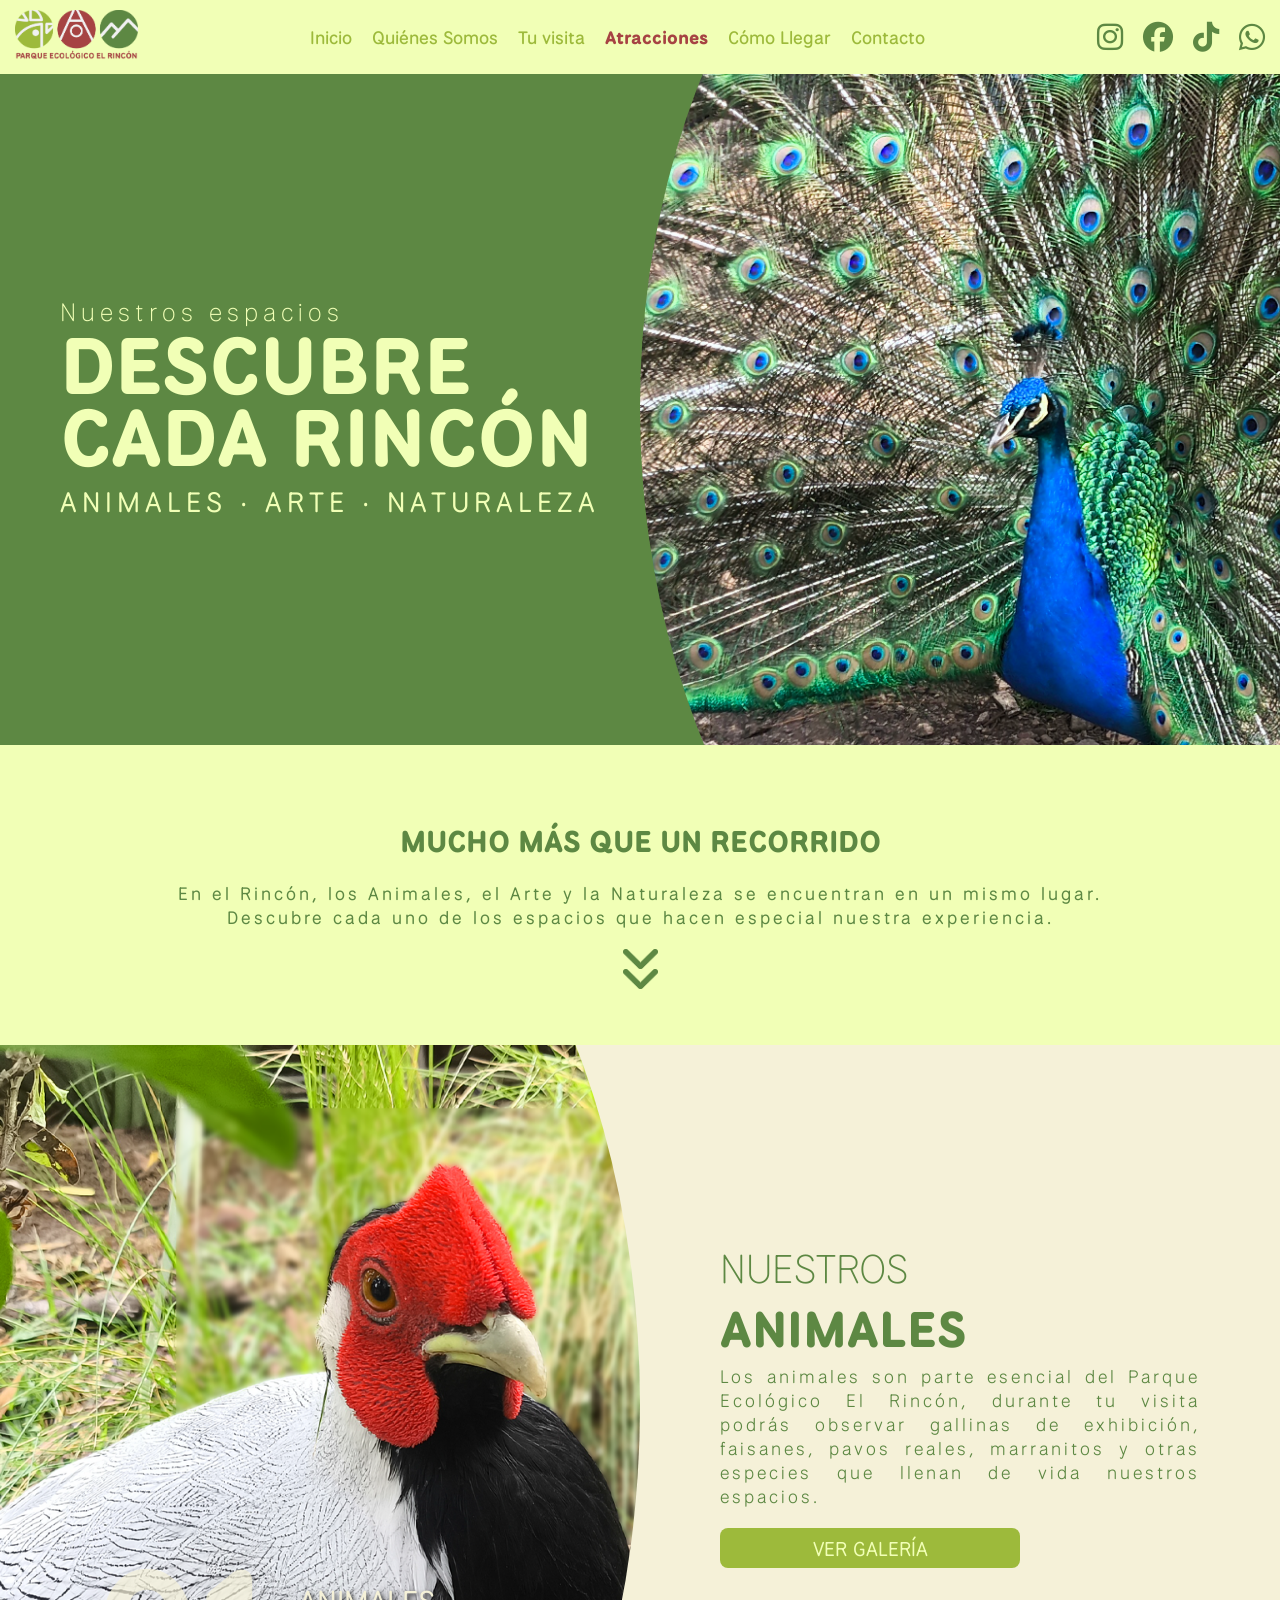
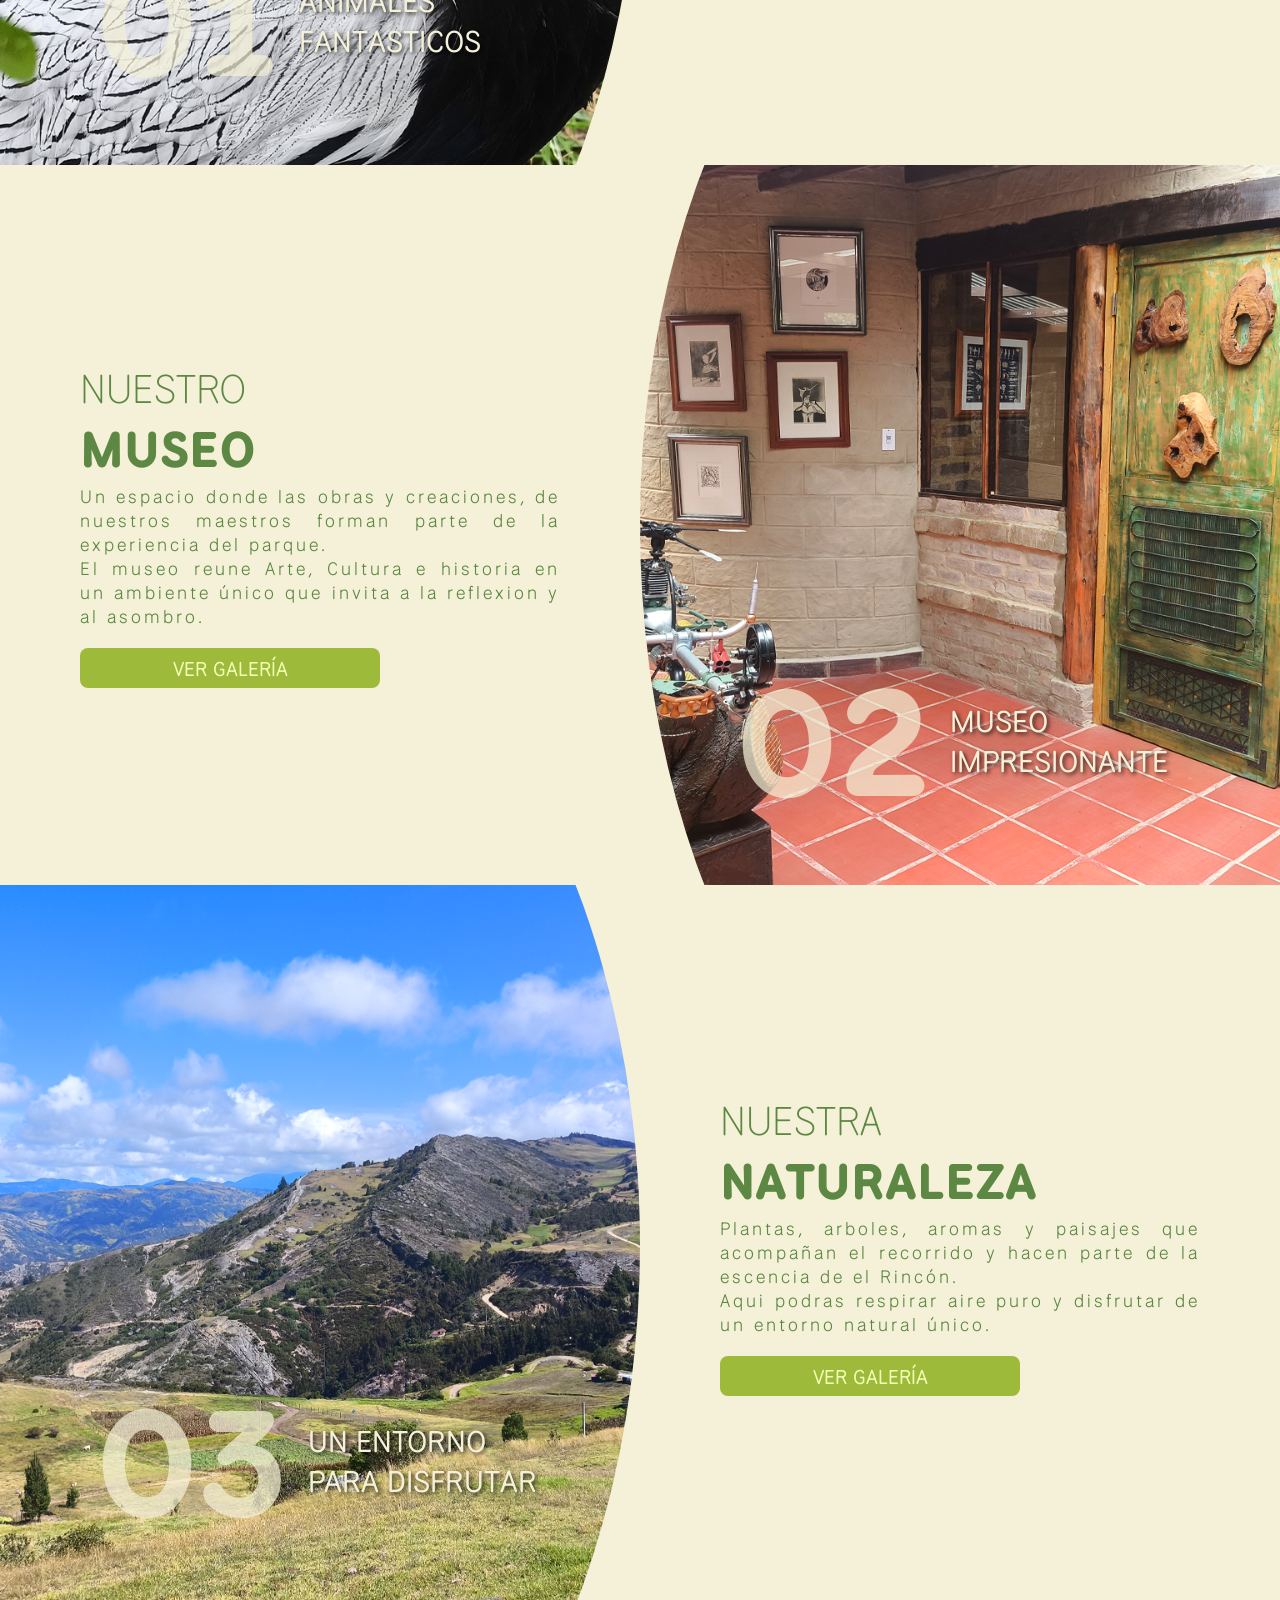
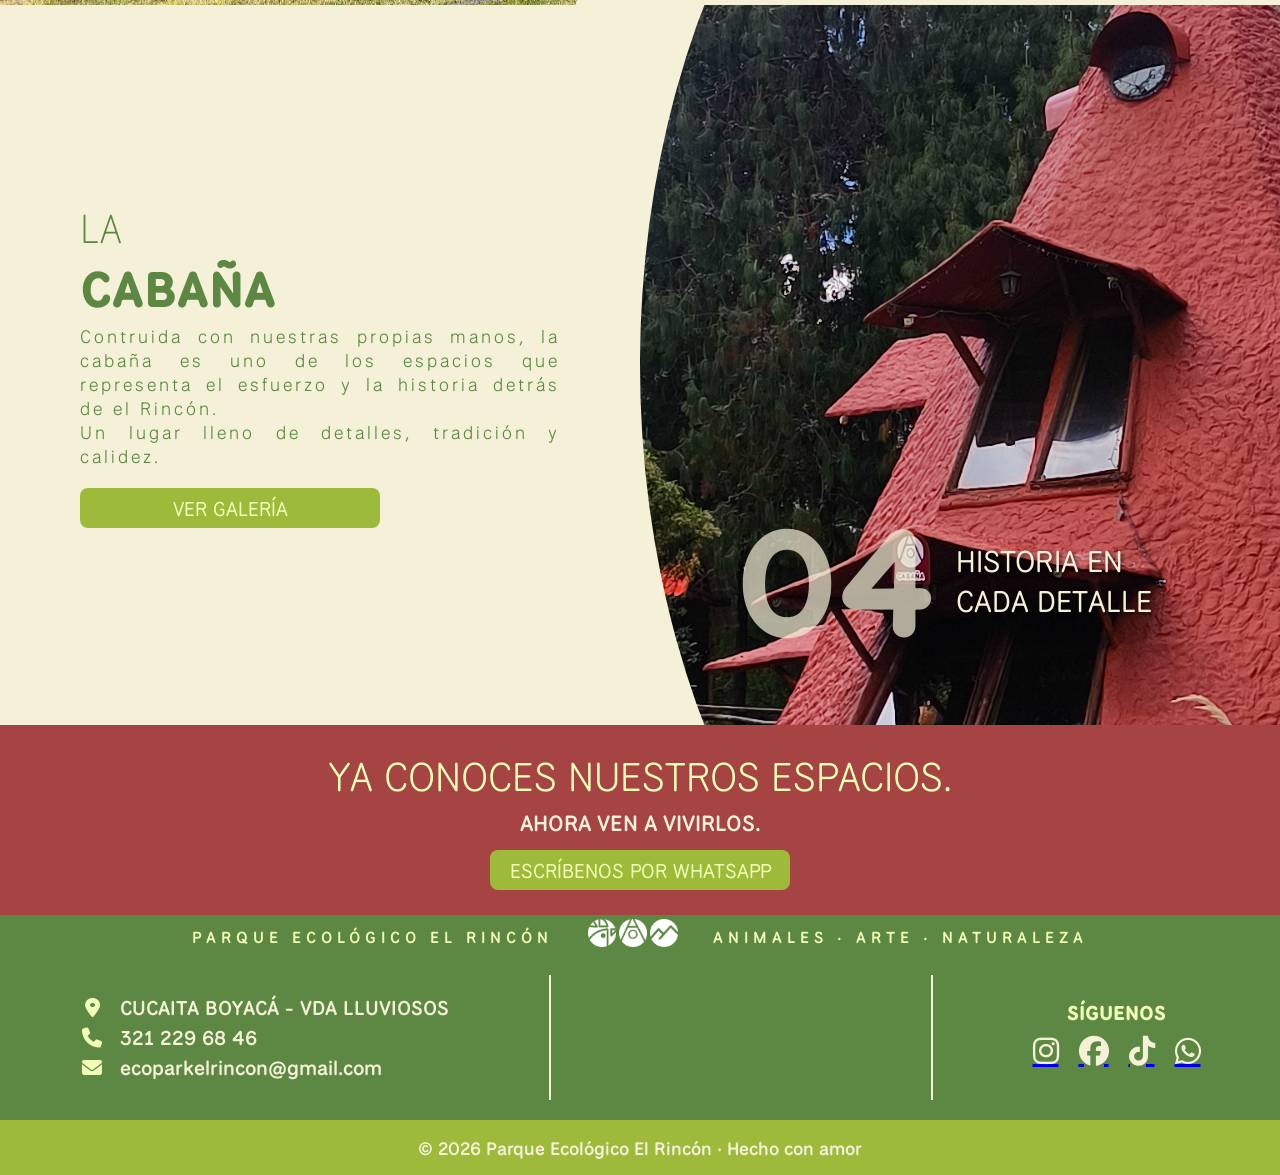
==== Atracciones.html @ 5fd02574 "Primera versión del sitio web" ====
<!DOCTYPE html>
<html lang="en">
<head>
    <meta charset="UTF-8">
    <meta name="viewport" content="width=device-width, initial-scale=1.0">
    <title>Atracciones | Parque Ecológico El Rincón</title>
    <link rel="stylesheet" href="https://cdnjs.cloudflare.com/ajax/libs/font-awesome/6.7.2/css/all.min.css">
        <link rel="preconnect" href="https://fonts.googleapis.com">
<link rel="preconnect" href="https://fonts.gstatic.com" crossorigin>
<link href="https://fonts.googleapis.com/css2?family=National+Park:wght@200..800&display=swap" rel="stylesheet">
<link rel="stylesheet" href="css/Atracciones.css">
<link rel="stylesheet" href="css/CTA.css">  
<link rel="stylesheet" href="css/Header.css">
<link rel="stylesheet" href="css/Footer.css">
<link rel="stylesheet" href="css/Menu_Flotante.css">
</head>
<body>
         <!-- ==================== HEADER ==================== -->

   <header id="header"></header>
    <main>
        <section class="Hero_Atracciones">
            <div class="Hero_Atracciones_Container">
                <h2>Nuestros espacios</h2>
                <h1>DESCUBRE <br> CADA RINCÓN</h1>
                <p>ANIMALES · ARTE · NATURALEZA</p>                
            </div>
            <div class="Hero_Imagen">
            </div>
        </section>
        <section class="Atraciones_Intro">
            <div class="Atracciones_Intro_Container">
                <h2>MUCHO MÁS QUE UN RECORRIDO</h2>
                <p>En el Rincón, los Animales, el Arte y la Naturaleza se encuentran en un mismo lugar.
                    <br>Descubre cada uno de los espacios que hacen especial nuestra experiencia.</p>
                <img src="Assets/png/FLecha_Historia_verde.png" alt="">
                <img src="Assets/png/FLecha_Historia_verde.png" alt="">
            </div>
        </section>
        <section class="Atraciones_Parque" id="animales">
            <div class="Atraciones_Parque_Imagen Animales"> 
                <div class="Atraciones_Parque_Texto">
                    <h2>01</h2>
                   <p>ANIMALES <br>
                   FANTASTICOS</p>
                </div>                               
                
            </div>
            <div class="Atraciones_Parque_Contenido">                
                <h2>NUESTROS</h2>
                <h3>ANIMALES</h3>
                 <p>Los animales son parte esencial del Parque Ecológico El Rincón, durante tu visita podrás observar gallinas de exhibición, faisanes, pavos reales, marranitos y otras especies que llenan de vida nuestros espacios.</p>
                 <button class="Boton_Galeria" data-galeria="Animales">VER GALERÍA</button>
            </div>
        </section>

        <section class="Atraciones_Parque Atraccion_Invertida" id="arte">

    <div class="Atraciones_Parque_Imagen Museo">
        <div class="Atraciones_Parque_Texto">
            <h2>02</h2>
            <p>
                MUSEO<br>
                IMPRESIONANTE</p>
        </div>
    </div>

    <div class="Atraciones_Parque_Contenido">
        <h2>NUESTRO</h2>
        <h3>MUSEO</h3>

        <p>Un espacio donde las obras y creaciones, de nuestros maestros forman parte de la experiencia del parque.
            <br>El museo reune Arte, Cultura e historia en un ambiente único que invita a la reflexion y al asombro. </p>

        <button class="Boton_Galeria" data-galeria="Museo">VER GALERÍA</button>
    </div>

</section>
<section class="Atraciones_Parque" id="naturaleza">
            <div class="Atraciones_Parque_Imagen Naturaleza"> 
                <div class="Atraciones_Parque_Texto">
                    <h2>03</h2>
                   <p>UN ENTORNO <br>
                   PARA DISFRUTAR</p>
                </div>                               
                
            </div>
            <div class="Atraciones_Parque_Contenido">                
                <h2>NUESTRA</h2>
                <h3>NATURALEZA</h3>
                 <p>Plantas, arboles, aromas y paisajes que acompañan el recorrido y hacen parte de la escencia de el Rincón.
                    <br>Aqui podras respirar aire puro y disfrutar de un entorno natural único.</p>
                 <button class="Boton_Galeria" data-galeria="Naturaleza">VER GALERÍA</button>
            </div>
        </section>
        <section class="Atraciones_Parque Atraccion_Invertida" id="cabana">

    <div class="Atraciones_Parque_Imagen Cabana">
        <div class="Atraciones_Parque_Texto">
            <h2>04</h2>
            <p>
                HISTORIA EN<br>
                CADA DETALLE</p>
        </div>
    </div>

    <div class="Atraciones_Parque_Contenido">
        <h2>LA</h2>
        <h3>CABAÑA</h3>

        <p>Contruida con nuestras propias manos, la cabaña es uno de los espacios que representa el esfuerzo y la historia detrás de el Rincón.
            <br>Un lugar lleno de detalles, tradición y calidez. </p>

        <button class="Boton_Galeria" data-galeria="Cabana">VER GALERÍA</button>
    </div>

</section>
</main>
 <!-- LIGHTBOX -->
<!-- LIGHTBOX -->

<div class="Lightbox" id="Lightbox">

    <button class="Lightbox_Cerrar">×</button>

    <div class="Lightbox_Informacion">

        <h2>NUESTROS</h2>
        <h3>ANIMALES</h3>
        <p>
            Los animales son parte esencial
            del Parque Ecológico El Rincón.
        </p>

    </div>

    <button class="Lightbox_Anterior">‹</button>

    <img
    class="Lightbox_Imagen"alt="Imagen del Parque Ecológico El Rincón"
>
    <p class="Lightbox_Contador">1 / 8</p>

    <button class="Lightbox_Siguiente">›</button>

</div>

<section id="cta"
    data-titulo="YA CONOCES NUESTROS ESPACIOS."
    data-subtitulo="AHORA VEN A VIVIRLOS."
    data-boton="ESCRÍBENOS POR WHATSAPP"
    data-enlace="https://wa.me/573212296846"
    data-externo="true">

</section>
 
 <footer id="footer"></footer>    
  
    <script src="Java_Script/Header.js"></script>
    <script src="Java_Script/Footer.js"></script>
    <script src="Java_Script/Galeria.js"></script>
    <script src="Java_Script/Cta.js"></script>
    <script src="Java_Script/Menu_Flotante.js"></script>
</body>
---- css/Atracciones.css ----
*{
    margin: 0;
    padding: 0;
    box-sizing: border-box;
}
html,
body{
    width: 100%;
    overflow-x: hidden;
}
body{
    font-family: Arial, Helvetica, sans-serif; 
}

.Hero_Atracciones{
    height: 75vh;
    width: 100%;
    background-color: #5d8843;
    margin-top: 70px;
    display: flex;
    flex-direction: row;
  
  
}
.Hero_Atracciones_Container{
    height: 100%;
    width: 50%;   
    justify-content: center;
    display: flex;
    flex-direction: column;
    padding: 0 0 0 60px;
    
}
.Hero_Atracciones_Container h1{
    color: #f1ffb6;
    font-family: "National Park";
    font-size: 80px;
    font-weight: 800;
    margin-bottom: 10px;
    line-height: 90%; 
      
}
.Hero_Atracciones_Container h2{
    color: #f1ffb6; 
    font-family: "National Park";
    font-size: 25px;
    font-weight: 200;
    margin: 0;
    letter-spacing: 5px;
  
     
}
.Hero_Atracciones_Container p{
    color: #f1ffb6; 
    font-family: "National Park";
    font-size: 28px;
    font-weight: 400;
    margin: 0;
    letter-spacing: 5px;
     
}
.Hero_Imagen{
    background-image: url(../Assets/png/pavo\ nuestras.png);    
    background-repeat: no-repeat;
    background-size: cover;    
    height: 100%;
    width: 50%;
    clip-path: ellipse(75% 100% at 75% 50%);
    
}
.Atracciones_Intro_Container{
    height: 300px;
    width: 100%;
    background-color: #f1ffb6;
    display: flex;
    flex-direction: column;
    align-items: center;
    justify-content: center;
}
.Atracciones_Intro_Container h2{
    color: #5d8843;
    font-family: "National Park";
    font-size: 30px;
    font-weight: 800;
    margin-bottom: 20px;  
    margin-top: 20px;  
    
}
.Atracciones_Intro_Container p{
    text-align: center;   
    font-size: 18px;
    color: #5d8843;   
    font-family: "National Park";    
    font-weight: 400;    
    letter-spacing: 3px;
    text-align: center;  
    margin-bottom: 20px;    
}

.Atracciones_Intro_Container img{
    height: auto;
    width: 35px;    
    transition: ease-in-out;
    color: #9dba3b;
}
.Atracciones_Intro_Container img:hover{
    transform: scale(1.2);    
}

.Atraciones_Parque{
    height: 80vh;
    width: 100vw;
    background-color: #f5f1d8;
    display: flex;
    flex-direction: row;
}
.Atraciones_Parque_Imagen{ 
    width: 50%;
    height: 100%; 
    position: relative; 
    background-size: cover;
    background-repeat: no-repeat;
    background-position: center;     
    clip-path: ellipse(75% 100% at 25% 50%);
}
.Animales{
     background-image: url(../Assets/png/Atracciones1.png);  
}
.Museo{
     background-image: url(../Assets/png/Atracciones2.png);  
}
.Naturaleza{
    background-image: url(../Assets/png/Atracciones3.png); 

}
.Cabana{
    background-image: url(../Assets/png/Atracciones4.png); 

}



.Atraccion_Invertida .Atraciones_Parque_Imagen {
    clip-path: ellipse(75% 100% at 75% 50%);
}
.Atraccion_Invertida {
    flex-direction: row-reverse;
     
}
.Atraciones_Parque_Texto{
    position: absolute;
    left: 15%;
    top: 80%;
    transform: translateY(-50%);
    display: flex;
    align-items: center;
    gap: 20px;
    
}
.Atraciones_Parque_Texto h2{
    color: #f5f1d8;
    font-family: "National Park";
    font-size: 150px;
    font-weight: 800;
    opacity: 70%;
    margin: 0;
}
.Atraciones_Parque_Texto p{
    color: #f5f1d8;
    font-family: "National Park";
    font-size: 30px;
    font-weight: 400;    
    margin: 0;
   text-shadow: 2px 2px 4px rgba(0, 0, 0, 0.8);
    
}


.Atraciones_Parque_Contenido{
    width: 50%;
    height: 100%; 
    background-color:#f5f1d8;
    display: flex;
    flex-direction: column;
    justify-content: center;
    padding: 80px;
     
}

.Atraciones_Parque_Contenido h2{
    width: 80%;
    color: #5d8843;
    font-family: "National Park";
    font-size: 40px;
    font-weight: 200;
    margin: 0;
}
.Atraciones_Parque_Contenido h3{
    color: #5d8843;
    font-family: "National Park";
    font-size: 50px;
    font-weight: 800;
    margin-bottom: 2px;

    
}

.Atraciones_Parque_Contenido p{
    color: #5d8843;
    font-family: "National Park";
    font-size: 18px;
    font-weight: 300;
    letter-spacing: 3px;     
    text-align: justify;     
    margin-bottom: 20px;
     
     
}

.Atraciones_Parque_Contenido button{
    width: 300px;
    height: 40px;
    font-family: "National Park";
    font-size: 20px;
    font-weight: 400;
    color: #f1ffb6;
    background-color: #9dba3b;
    border-radius: 8px;
    border-style: none;
    transition: 0.3s ease;
}
.Atraciones_Parque_Contenido button:hover{
    transform: scale(1.1);
    font-family: "National Park";
    font-size: 20px;
    font-weight: 800;
    color: #5d8843;
    background-color: #ffd500;
}
.Lightbox{
    position: fixed;
    top: 50%;
    left: 50%;
    transform: translate(-50%, -50%);
    width: 75vw;
    height: 75vh;
    background-color: rgba(93, 136, 67, 0.90);
    z-index: 2000;
    display: none;
    border-radius: 40px;
    box-shadow: 2px 2px 8px rgba(0, 0, 0, 0.2);
}
.Lightbox.abierto{
    display: flex;
}
.Lightbox_Informacion{
    position: absolute;
    left: 8%;
    top: 50%;
    transform: translateY(-50%);
    width: 35%;
    padding: 30px 35px;
    border-right: 4px solid #f1ffb6;
    z-index: 2;
}
.Lightbox_Informacion h2{
    color: #f5f1d8;
    font-family: "National Park";
    font-size: 40px;
    font-weight: 200;
    margin: 0;
}
.Lightbox_Informacion h3{
    color: #f5f1d8;
    font-family: "National Park";
    font-size: 45px;
    font-weight: 800;
    margin: 0 0 25px 0;
}
.Lightbox_Informacion p{
    color: #f1ffb6;
    font-family: "National Park";
    font-size: 20px;
    font-weight: 200;
    line-height: 1.4;
    margin: 0;
     
}
.Lightbox_Imagen{
    position: absolute;
    top: 50%;
    right: 10%;
    transform: translateY(-50%);
    max-width: 45%;
    max-height: 80%;
    object-fit: contain;
    border-radius: 40px;
    z-index: 3;
}

.Lightbox_Contador{
    position: absolute;
    bottom: 5%;
    right: 30%;
    color: #f1ffb6;
    font-family: "National Park";
    font-size: 16px;
    font-weight: 400;
    margin: 0;
}
.Lightbox_Cerrar{
    position: absolute;
    top: 20px;
    right: 25px;
    width: 45px;
    height: 45px;
    border: none;
    border-radius: 8px;
    background-color: #9dba3b;
    color: #f1ffb6;
    font-family: "National Park";
    font-size: 30px;
    cursor: pointer;
    z-index: 5;
}
.Lightbox_Anterior{
    position: absolute;
    left: 7%;
    top: 50%;
    transform: translate(-50%, -50%);
    width: 40px;
    height: 40px;
    border: none;
    border-radius: 8px;
    background-color: #9dba3b;
    color: #f1ffb6;
    font-family: "National Park";
    font-size: 30px;
    font-weight: 400;
    cursor: pointer;
    z-index: 5;
    display: flex;
    align-items: center;
    justify-content: center;
}
.Lightbox_Siguiente{
    position: absolute;
    right: 5%;
    top: 50%;
    transform: translateY(-50%);
    width: 40px;
    height: 40px;
    border: none;
    border-radius: 8px;
    background-color: #9dba3b;
    color: #f1ffb6;
    font-family: "National Park";
    font-size: 30px;
    cursor: pointer;
    z-index: 5;
}
.Lightbox_Siguiente:hover{
    transform: translateY(-50%) scale(1.1);
    background-color: #ffd500;
    color: #5d8843;
}
.Lightbox_Anterior:hover{
    transform: translate(-50%, -50%) scale(1.1);

    background-color: #ffd500;
    color: #5d8843;
}
.Lightbox_Cerrar:hover{
    transform: scale(1.1);
    background-color: #ffd500;
    color: #5d8843;
}

/* =========================
   Empieza version celular
========================= */


@media (max-width: 768px) {

.Hero_Atracciones {
        height: 50vh;
        width: 100%;
        margin-top: 75px;
        position: relative;
        overflow: hidden;
        display: flex;
        flex-direction: column;
}

.Hero_Atracciones_Container {
    width: 100%;
    height: 100%;
    padding: 0 20px;
    display: flex;
    flex-direction: column;
    align-items: center;
    justify-content: center;
    text-align: center;
    position: relative;
    z-index: 2;
}

.Hero_Atracciones_Container h2 {
    font-size: 18px;
    letter-spacing: 3px;
    margin: 0 0 5px;
    font-weight: 400;
    text-shadow: 2px 2px 6px rgb(0, 0, 0.9);
}

.Hero_Atracciones_Container h1 {
    font-size: 25px;
    line-height: 0.9;
    margin-bottom: 10px;
    color: #ffd500;
    text-shadow: 2px 2px 6px rgb(0, 0, 0.9);
}

.Hero_Atracciones_Container p {
    font-size: 15px;
    letter-spacing: 3px;
    line-height: 1.2;
    font-weight: 400;
     text-shadow: 2px 2px 6px rgb(0, 0, 0.9);
}

.Hero_Imagen {
    position: absolute;
    width: 100%;
    height: 100%;
    right:0px;
    top: 0;
    background-size: cover;
    background-position: center center;
    z-index: 1;
    clip-path: none;     
     
}

.Atracciones_Intro_Container {
    height: 250px;
    width: 100%;
    padding: 0 12px;
}

.Atracciones_Intro_Container h2 {
    font-size: 22px;
    line-height: 1;
    text-align: center;
    margin: 0 0 15px;
}

.Atracciones_Intro_Container p {
    width: 100%;
    font-size: 15px;
    line-height: 1.3;
    letter-spacing: 1.5px;
    text-align: center;
    margin: 0 0 15px;
    
}

.Atracciones_Intro_Container img {
    width: 35px;
}

/* =========================
       LIGHTBOX - CELULAR
    ========================= */

.Lightbox {
    width: 100%;
    height: 100%;
    top: 0;
    left: 0;
    transform: none;
    border-radius: 0;
    display: none;
    flex-direction: column;
    justify-content: flex-start;
    background-color: #5d8843;
}

.Lightbox.abierto {
    display: flex;
}
.Lightbox_Imagen {
    position: absolute;
    top: 50%;
    left: 50%;
    right: auto;
    transform: translate(-50%, -50%);
    width: 90%;
    max-width: 90%;
    height: 90%;
    max-height: 90%;
    object-fit: contain;
    border-radius: 15px;
    z-index: 3;
}
.Lightbox_Informacion {
    position: absolute;
    left: 0;
    top: auto;
    bottom: 8%;
    transform: none;
    width: 100%;
    padding: 0 25px;
    border-right: none;
    text-align: center;
    z-index: 2;
}

.Lightbox_Informacion h2 {
    font-size: 20px;
    margin: 0;
}

.Lightbox_Informacion h3 {
    font-size: 30px;
    margin: 0 0 8px;
}

.Lightbox_Informacion p {
    font-size: 14px;
    line-height: 1.3;
    margin: 0;
}

.Lightbox_Anterior {
    left: 35%;
    top: 67%;
    transform: translate(-50%, -50%);
    width: 40px;
    height: 40px;
    z-index: 5;
}

.Lightbox_Siguiente {
    right: 35%;
    top: 67%;
    transform: translate(50%, -50%);
    width: 40px;
    height: 40px;
    z-index: 5;
}

.Lightbox_Contador {
    position: absolute;
    bottom: 3%;
    left: 0;
    right: 0;
    text-align: center;
    font-size: 14px;
    font-weight: 600;
    z-index: 5;
}

.Lightbox_Cerrar {
    top: 200px;
    right: 20px;
    width: 40px;
    height: 40px;
    font-size: 25px;
    z-index: 6;
}

/* =========================
       INICIO-ATRACCIONES - ANIMALES
    ========================= */

.Atraciones_Parque#animales {
    width: 100%;
    height: auto;
    min-height: 0;
    display: flex;
    flex-direction: column;
}

.Atraciones_Parque#animales .Atraciones_Parque_Imagen {
    width: 100%;
    height: 250px;
    flex-shrink: 0;
    clip-path: none;
    background-position: center;
}

.Atraciones_Parque#animales .Atraciones_Parque_Texto {
    left: 20px;
    top: auto;
    bottom: 20px;
    transform: none;
    display: flex;
    align-items: center;
    gap: 12px;
   
}

.Atraciones_Parque#animales .Atraciones_Parque_Texto h2 {
    font-size: 120px;
     line-height: 0.8;
}

.Atraciones_Parque#animales .Atraciones_Parque_Texto p {
    font-size: 25px;
    font-weight: 400;
    line-height: 1.2;
    text-shadow: 2px 2px 4px rgba(0, 0, 0, 0.8);
}

.Atraciones_Parque#animales .Atraciones_Parque_Contenido {
    width: 100%;
    height: auto;
    min-height: 300px;
    padding: 40px 25px;
    display: flex;
    flex-direction: column;
    justify-content: center;
    align-items: center;
    text-align: center;
    
}

.Atraciones_Parque#animales .Atraciones_Parque_Contenido h2 {
    width: auto;
    font-size: 25px;
    line-height: 1;
    margin: 0;
}

.Atraciones_Parque#animales .Atraciones_Parque_Contenido h3 {
    font-size: 35px;
    line-height: 1;
    margin: 0 0 15px;
}

.Atraciones_Parque#animales .Atraciones_Parque_Contenido p {
    font-size: 15px;
    line-height: 1.35;
    letter-spacing: 1px;
    text-align: justify;
    margin: 0 0 20px;
}
.Atraciones_Parque#animales .Atraciones_Parque_Contenido button {
    width: 80%;
    max-width: 300px;
    height: 40px;
    font-size: 17px;
}

/* =========================
      FIN-ATRACCIONES - ANIMALES
    ========================= */

    /* =========================
       INICIO /ATRACCIONES - MUSEO
    ========================= */

.Atraciones_Parque#arte {
    width: 100%;
    height: auto;
    min-height: 0;
    display: flex;
    flex-direction: column;
}

.Atraciones_Parque#arte .Atraciones_Parque_Imagen {
    width: 100%;
    height: 250px;
    flex-shrink: 0;
    clip-path: none;
    background-position: center;
}

.Atraciones_Parque#arte .Atraciones_Parque_Texto {
    left: 20px;
    top: auto;
    bottom: 20px;
    transform: none;
    display: flex;
    align-items: center;
    gap: 12px;
}

.Atraciones_Parque#arte .Atraciones_Parque_Texto h2 {
    font-size: 120px;
    line-height: 0.8;
}

.Atraciones_Parque#arte .Atraciones_Parque_Texto p {
    font-size: 25px;
    font-weight: 400;
    line-height: 1.2;
    text-shadow: 2px 2px 4px rgba(0, 0, 0, 0.8);
}

.Atraciones_Parque#arte .Atraciones_Parque_Contenido {
    width: 100%;
    height: auto;
    min-height: 300px;
    padding: 40px 25px;
    display: flex;
    flex-direction: column;
    justify-content: center;
    align-items: center;
    text-align: center;
}

.Atraciones_Parque#arte .Atraciones_Parque_Contenido h2 {
    width: auto;
    font-size: 25px;
    line-height: 1;
    margin: 0;
}

.Atraciones_Parque#arte .Atraciones_Parque_Contenido h3 {
    font-size: 35px;
    line-height: 1;
    margin: 0 0 15px;
}

.Atraciones_Parque#arte .Atraciones_Parque_Contenido p {
    font-size: 15px;
    line-height: 1.35;
    letter-spacing: 1px;
    text-align: justify;
    margin: 0 0 20px;
}

.Atraciones_Parque#arte .Atraciones_Parque_Contenido button {
    width: 80%;
    max-width: 300px;
    height: 40px;
    font-size: 17px;
}
/* =========================
   INICIO/ATRACCIONES - NATURALEZA
========================= */

.Atraciones_Parque#naturaleza {
    width: 100%;
    height: auto;
    min-height: 0;
    display: flex;
    flex-direction: column;
}

.Atraciones_Parque#naturaleza .Atraciones_Parque_Imagen {
    width: 100%;
    height: 250px;
    flex-shrink: 0;
    clip-path: none;
    background-position: center;
}

.Atraciones_Parque#naturaleza .Atraciones_Parque_Texto {
    left: 20px;
    top: auto;
    bottom: 20px;
    transform: none;
    display: flex;
    align-items: center;
    gap: 12px;
}

.Atraciones_Parque#naturaleza .Atraciones_Parque_Texto h2 {
    font-size: 120px;
    line-height: 0.8;
}

.Atraciones_Parque#naturaleza .Atraciones_Parque_Texto p {
    font-size: 25px;
    font-weight: 400;
    line-height: 1.2;
    text-shadow: 2px 2px 4px rgba(0, 0, 0, 0.8);
}

.Atraciones_Parque#naturaleza .Atraciones_Parque_Contenido {
    width: 100%;
    height: auto;
    min-height: 300px;
    padding: 40px 25px;
    display: flex;
    flex-direction: column;
    justify-content: center;
    align-items: center;
    text-align: center;
}

.Atraciones_Parque#naturaleza .Atraciones_Parque_Contenido h2 {
    width: auto;
    font-size: 25px;
    line-height: 1;
    margin: 0;
}

.Atraciones_Parque#naturaleza .Atraciones_Parque_Contenido h3 {
    font-size: 35px;
    line-height: 1;
    margin: 0 0 15px;
}

.Atraciones_Parque#naturaleza .Atraciones_Parque_Contenido p {
    font-size: 15px;
    line-height: 1.35;
    letter-spacing: 1px;
    text-align: justify;
    margin: 0 0 20px;
}

.Atraciones_Parque#naturaleza .Atraciones_Parque_Contenido button {
    width: 80%;
    max-width: 300px;
    height: 40px;
    font-size: 17px;
}
/* =========================
   FIN/ATRACCIONES - NATURALEZA
========================= */

/* =========================
   INICIO/ATRACCIONES - CABAÑA
========================= */

.Atraciones_Parque#cabana {
    width: 100%;
    height: auto;
    min-height: 0;
    display: flex;
    flex-direction: column;
}

.Atraciones_Parque#cabana .Atraciones_Parque_Imagen {
    width: 100%;
    height: 250px;
    flex-shrink: 0;
    clip-path: none;
    background-position: center;
}

.Atraciones_Parque#cabana .Atraciones_Parque_Texto {
    left: 20px;
    top: auto;
    bottom: 20px;
    transform: none;
    display: flex;
    align-items: center;
    gap: 12px;
}

.Atraciones_Parque#cabana .Atraciones_Parque_Texto h2 {
    font-size: 120px;
    line-height: 0.8;
}

.Atraciones_Parque#cabana .Atraciones_Parque_Texto p {
    font-size: 25px;
    font-weight: 400;
    line-height: 1.2;
    text-shadow: 2px 2px 4px rgba(0, 0, 0, 0.8);
}

.Atraciones_Parque#cabana .Atraciones_Parque_Contenido {
    width: 100%;
    height: auto;
    min-height: 300px;
    padding: 40px 25px;
    display: flex;
    flex-direction: column;
    justify-content: center;
    align-items: center;
    text-align: center;
}

.Atraciones_Parque#cabana .Atraciones_Parque_Contenido h2 {
    width: auto;
    font-size: 25px;
    line-height: 1;
    margin: 0;
}

.Atraciones_Parque#cabana .Atraciones_Parque_Contenido h3 {
    font-size: 35px;
    line-height: 1;
    margin: 0 0 15px;
}

.Atraciones_Parque#cabana .Atraciones_Parque_Contenido p {
    font-size: 15px;
    line-height: 1.35;
    letter-spacing: 1px;
    text-align: justify;
    margin: 0 0 20px;
}

.Atraciones_Parque#cabana .Atraciones_Parque_Contenido button {
    width: 80%;
    max-width: 300px;
    height: 40px;
    font-size: 17px;
}

/* =========================
   FIN/ATRACCIONES - CABAÑA
========================= */










}
---- css/CTA.css ----
/* ========================================
   CTA
======================================== */

.CTA_Section {
    width: 100%;
    height: 190px;
    background-color: #a64343;
}

.CTA_Container {
    width: 100%;
    height: 100%;
    display: flex;
    flex-direction: column;
    justify-content: center;
    text-align: center;
    align-items: center;
}

.CTA_Titulo {
    font-family: "National Park";
    font-size: 40px;
    font-weight: 300;
    color: #f1ffb6;
    margin: 0 0 5px;
}

.CTA_Texto {
    font-family: "National Park";
    font-size: 22px;
    font-weight: 600;
    color: #f5f1d8;
    margin: 0 0 12px;
}

.CTA_Boton {
    width: 300px;
    height: 40px;
    display: flex;
    align-items: center;
    justify-content: center;
    font-family: "National Park";
    font-size: 20px;
    font-weight: 400;
    color: #f1ffb6;
    background-color: #9dba3b;
    border-radius: 8px;
    text-decoration: none;
    transition: .3s ease;
}

.CTA_Boton:hover {
    transform: scale(1.1);
    font-family: "National Park";
    font-size: 20px;
    font-weight: 800;
    color: #5d8843;
    background-color: #ffd500;
}


/* ========================================
   CTA - CELULAR
======================================== */

@media (max-width: 768px) {

    .CTA_Section {
        width: 100%;
        height: 180px;
    }

    .CTA_Container {
        width: 100%;
        height: 100%;
        padding: 0 20px;
    }

    .CTA_Titulo {
        font-size: 27px;
        line-height: 1;
        margin: 0 0 8px;
    }

    .CTA_Texto {
        font-size: 15px;
        line-height: 1.2;
        margin: 0 0 15px;
    }

    .CTA_Boton {
        width: 80%;
        max-width: 300px;
        height: 40px;
        font-size: 17px;
        border-radius: 7px;
    }

}
---- css/Header.css ----
/* ========================================
   INICIO HEADER - ESCRITORIO
======================================== */
header{
    position: fixed;
    top: 0;
    left: 0;
    width: 100%;
    max-width: 100%;
    z-index: 1000;
  
}
.Header_Container{
    width: 100%;
    max-width: 100%;
    background-color: #f1ffb6;
    display: flex;
    align-items: center;
    justify-content: space-between;
    padding: 10px 10px; 

}
.Menu_Hamburguesa {
    display: none;
}
.Logo_Header img{
    height: 50px;
    width: auto;
    padding-left: 5px;  
}

.menu ul{     
    display: flex;
    list-style: none;  
    gap: 20px;
    text-decoration: none;      
    
}
.menu a{
    font-family: "National Park";
    color: #9dba3b;
    font-weight: 500;
    font-size: 18px;
    text-decoration: none;  
  
}
.menu a:hover{
    font-weight: 800;
    color: #a64343;
}
.menu a.pagina-activa{
    font-weight: 800;
    color: #a64343;
}
.Social_Media{
    display: flex;
    gap:20px;
    padding-right: 5px;
}
.Social_Media i{
    font-size: 30px;
    color: #5d8843;
    transition: transform 0.3s ease, filter 0.3s ease;   
   
}
.Social_Media i:hover{
    transform: scale(1.15);
    color: #474f41;

}
/* ========================================
   FIN HEADER - ESCRITORIO
======================================== */
@media (max-width: 768px) {
/* =========================
   inicio HEADER - CELULAR
========================= */

.Header_Container {
    position: relative;
    justify-content: center;
    padding: 10px 15px;
}

    .Logo_Header img {
        height: 55px;        
        padding-left: 0;
    }

    /* BOTÓN HAMBURGUESA */

  .Menu_Hamburguesa {
    display: flex;
    align-items: center;
    justify-content: center;
    position: absolute;
    right: 15px;
    top: 50%;
    transform: translateY(-50%);
    width: 40px;
    height: 40px;
    padding: 0;
    border: none;
    background: none;
    color: #5d8843;
    font-size: 26px;
    cursor: pointer;
}

    /* MENÚ MÓVIL */

    .menu ul {
        display: none;
        position: fixed;
        top: 75px;
        left: 0;
        width: 100%;
        height: calc(100vh - 75px);
        padding: 40px 30px;
        flex-direction: column;
        justify-content: center;
        align-items: center;
        gap: 5px;
        background-color: rgb(241, 255, 182, 90%);
        overflow-y: auto;
    }

    .menu ul.menu-abierto {
        display: flex;
    }

    /* ENLACES */

    .menu li {
        list-style: none;
        border-top: 2px solid #9dba3b;
        border-bottom: 2px solid #9dba3b;
        width: 80%;
    }

    .menu a {
        display: block;
        font-size: 25px;
        font-weight: 200;
        text-align: center;
        color: #5d8843;
        text-decoration: none;
         
    }

    .menu a:hover{
        font-size: 18px;
        font-weight: 800;
        text-align: center;
        color: #a64343;

    }
    .menu a.pagina-activa {      
        font-weight: 800;
    }

    /* CONTACTO NO APARECE EN EL MENÚ MÓVIL */

    .Contacto_Menu {
        display: none;
    }

    /* REDES DEL HEADER */

    .Social_Media {
        display: none;
    }

/* =========================
   FIN/HEADER CELULAR
========================= */
}
---- css/Footer.css ----
/* ========================================
   INICIO footer - ESCRITORIO
======================================== */

.Footer_Logo{
    height: 40px;
    background-color: #5d8843;
    display: flex;
    justify-content: center;
    align-items: center;
    gap: 35px;
}

.Footer_Logo img{
    height: 28px;
    width: auto;
}

.Footer_Logo h2{
    color: #f1ffb6;
   font-family: "National Park";
    font-size: 16px;
    font-weight: 600;
    margin: 5px 0 0 0;
    letter-spacing: 5px;
}

.Footer_Logo p{
    color: #f1ffb6;
    font-family: "National Park";
    font-size: 16px;
    font-weight: 600;
    margin: 5px 0 0 0;
    letter-spacing: 5px;
}
.Footer_Info{
    height: 165px;
    background-color: #5d8843;
    display: flex;    
    justify-content: center;
    gap: 100px;
    padding-top: 20px;
    padding-bottom: 20px;
  
}
.Footer_Info_Data{
    height: 100%;
    display: flex;
    flex-direction: column;   
    justify-content: center;
    gap: 3px;
}
.Footer_Info_Data a{
    text-decoration: none;
}
.Footer_Info_Contacto{
    height: 100%;
    display: flex;
    flex-direction: column;
    gap: 12px;
}
.Contacto_Item{
    display: flex;
    align-items: center;
    gap: 15px;
}
.Contacto_Item i{
    font-size: 20px;
    color: #f1ffb6;
    width: 25px;
    text-align: center;
}

.Contacto_Item p{
    color: #f5f1d8;
    font-family: "National Park";
    font-size: 20px;
    font-weight: 600;
    margin: 0;
}

.Footer_Maps{
    height:100%;
    width: auto;
    padding-left: 40px;
    padding-right: 40px;
    border-left: 2px solid rgba(245, 241, 216, 100);
    border-right: 2px solid rgba(245, 241, 216, 100);    
     
}
.Footer_Maps iframe{
    width: 100%;
    height: 100%;
    border: 0;
    display: block;
}

.Footer_Media{
    display: flex;
    flex-direction: column;   
    height: 100%;
    align-items: center;
    justify-content: center;
}
.Footer_Media h2{
    color: #f1ffb6;
    font-family: "National Park";
    font-size: 20px;
    font-weight: 800; 
}
.Footer_Media_Icon{
    display: flex;
    gap: 20px;   
    height: 50px;
    align-items: center;
    justify-content: center;
   
}
.Footer_Media_Icon a{
    display: flex;
    justify-content: center;
    align-items: center;
    transition: transform 0.3s ease;

}
.Footer_Media_Icon i{
    font-size: 30px;
    color: #f5f1d8;
    transition: color 0.3s ease;

}
.Footer_Media_Icon a:hover{
    transform: scale(1.15);

}
.Footer_Media_Icon a:hover i{
    color: #474f41;

}

.Footer_Cierre{
    height: 55px;
    background-color: #9dba3b;
    display: flex;
    align-items: center;
    justify-content: center;
}
.Footer_Cierre p{
    color: #f5f1d8;
    font-family: "National Park";
    font-size: 18px;
    font-weight: 600;
    margin: 0;
}

/* ========================================
   FIN footer - ESCRITORIO
======================================== */

/* =========================
   INICIO-FOOTER  celular
========================= */
@media (max-width: 768px){

    .Footer_Logo {
        height: auto;
        min-height: 100px;
        padding: 15px 20px;
        flex-direction: column;
        gap: 8px;
        text-align: center;
    }

    .Footer_Logo h2 {
        font-size: 15px;
        letter-spacing: 3px;
        margin: 0;
        display: none;
    }

    .Footer_Logo img {
        height: 35px;
    }

    .Footer_Logo p {
        font-size: 12px;
        font-weight: 400;
        letter-spacing: 2px;
        margin: 0;
    }


    /* INFORMACIÓN */

    .Footer_Info {
        height: auto;
        padding: 25px 20px;         
        flex-direction: column;
        align-items: center;
        gap: 12px;
    }
  
 

    .Footer_Info_Data {
        height: auto;
        width: 100%;       
        align-items: center;
        gap: 20px;
        
        
    }

   .Contacto_Item {
    display: flex;
    flex-direction: column;
    align-items: center;
    justify-content: center;
    gap: 8px;
    width: 100%;
    padding: 10px 20px;
    text-decoration: none;
}

    .Contacto_Item i {
        font-size: 18px;
        color: #ffd500;         
    }

    .Contacto_Item p {
        font-size: 16px;
        font-weight: 200;
        text-align: center;
    }
    /* MAPA */

    .Footer_Maps {
        display: none;
    }

    /* REDES */

    .Footer_Media {
        height: auto;
        width: 100%;
    }

    .Footer_Media h2 {
        font-size: 15px;
        margin-bottom: 5px;
        color: #ffd500;
    }

    .Footer_Media_Icon {
        gap: 18px;
        height: 50px;
    }

    .Footer_Media_Icon i {
        font-size: 30px;
    }
    .Footer_Media_Icon a {
    width: 45px;
    height: 45px;
    display: flex;
    align-items: center;
    justify-content: center;
    text-decoration: none;
     
}
    /* CIERRE */

    .Footer_Cierre {
        height: auto;
        min-height: 45px;
        padding: 10px 15px;
        text-align: center;
        
    }
    .Footer_Cierre p {
        font-size: 13px;
        line-height: 1.4;
    }

}

/* =========================
   FIN/FOOTER celular
========================= */
---- css/Menu_Flotante.css ----
/* =========================
   MENÚ FLOTANTE DE CONTACTO
========================= */

.Contacto_Flotante {
    display: none;
}

@media (max-width: 768px) {

    /* =========================
       MENÚ FLOTANTE DE CONTACTO
    ========================= */

    .Contacto_Flotante {
        position: fixed;
        right: 25px;
        bottom: 30px;
        z-index: 900;
        display: flex;
        flex-direction: column-reverse;
        align-items: center;
        gap: 12px;
    }


    /* BOTÓN PRINCIPAL */

    .Contacto_Flotante_Boton {
        width: 55px;
        height: 55px;
        border: none;
        border-radius: 50%;
        background-color: #a64343;
        color: #f1ffb6;
        font-size: 25px;
        display: flex;
        align-items: center;
        justify-content: center;
        cursor: pointer;
        box-shadow: 0 3px 10px rgba(0, 0, 0, 0.25);
        transition: transform 0.3s ease, background-color 0.3s ease;
    }

    .Contacto_Flotante_Boton:hover {
        transform: scale(1.1);
        background-color: #5d8843;
    }


    /* OPCIONES */

    .Contacto_Flotante_Opciones {
        display: none;
        flex-direction: column;
        align-items: center;
        gap: 12px;
    }


    /* BOTONES DE LAS OPCIONES */

    .Contacto_Flotante_Opciones a {
        width: 50px;
        height: 50px;
        border-radius: 50%;
        position: relative;
        display: flex;
        align-items: center;
        justify-content: center;
        text-decoration: none;
        color: #f1ffb6;
        background-color: #5d8843;
        box-shadow: 0 3px 10px rgba(0, 0, 0, 0.20);
        transition: transform 0.3s ease, background-color 0.3s ease;
    }

    .Contacto_Flotante_Boton::before {
        content: "CONTÁCTANOS";
        position: absolute;
        right: 65px;
        padding: 8px 12px;
        background-color: #ffffff;
        color: #5d8843;
        font-family: "National Park";
        font-size: 13px;
        font-weight: 800;
        border-radius: 5px;
        white-space: nowrap;
        box-shadow: 0 2px 8px rgba(0, 0, 0, 0.15);
    }

    .Contacto_Flotante_Opciones a:hover {
        transform: scale(1.1);
        background-color: #9dba3b;
    }

    .Contacto_Flotante_Opciones i {
        font-size: 28px;
    }

    .Contacto_Flotante_Opciones.abierto {
        display: flex;
    }


    /* COLORES DE LAS REDES */

    .Flotante_Waze {
        background-color: #33ccff !important;
        color: #474f41 !important;
    }

    .Flotante_Waze:hover {
        background-color: #2bbeee !important;
    }

    .Flotante_Instagram {
        background: linear-gradient(45deg, #f9ce34, #ee2a7b, #6228d7) !important;
        color: #ffffff;
    }

    .Flotante_Facebook {
        background-color: #1877f2 !important;
        color: #ffffff;
    }

    .Flotante_Tiktok {
        background-color: #000000 !important;
        color: #ffffff;
    }

}
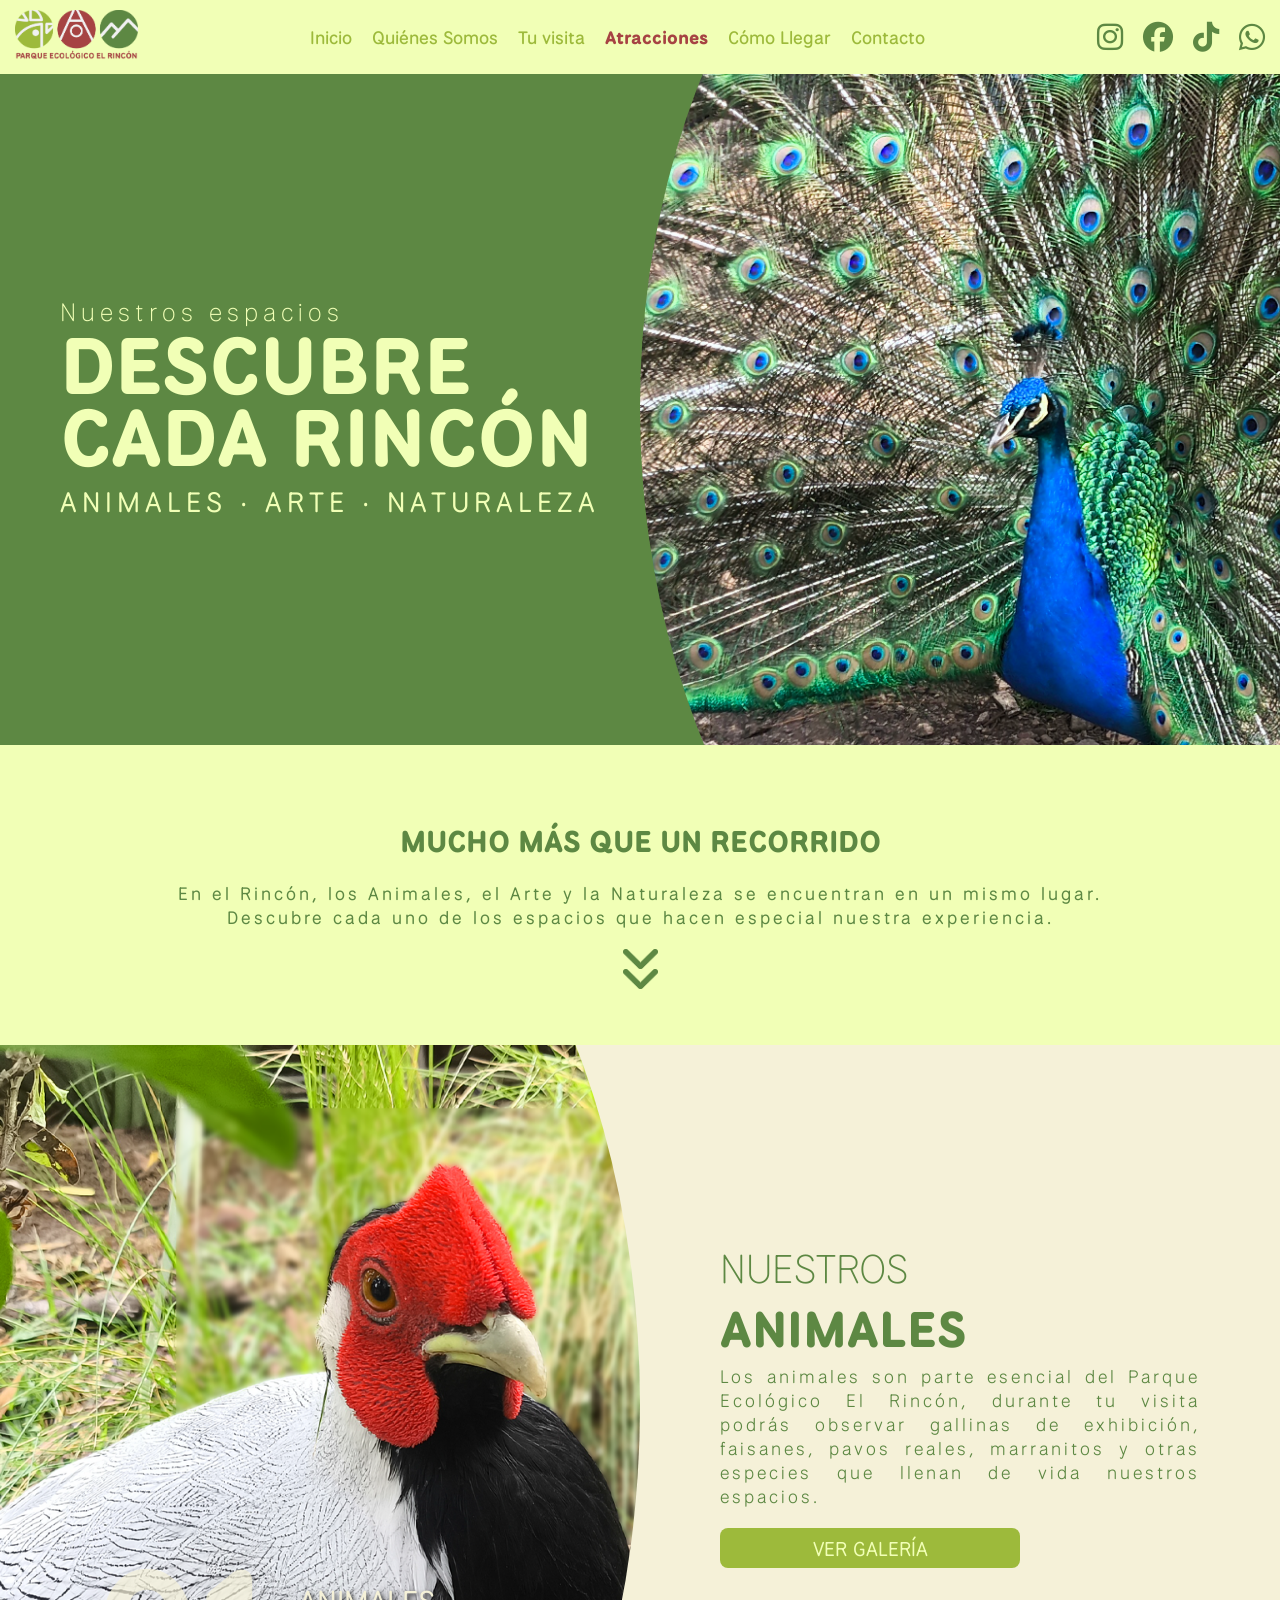
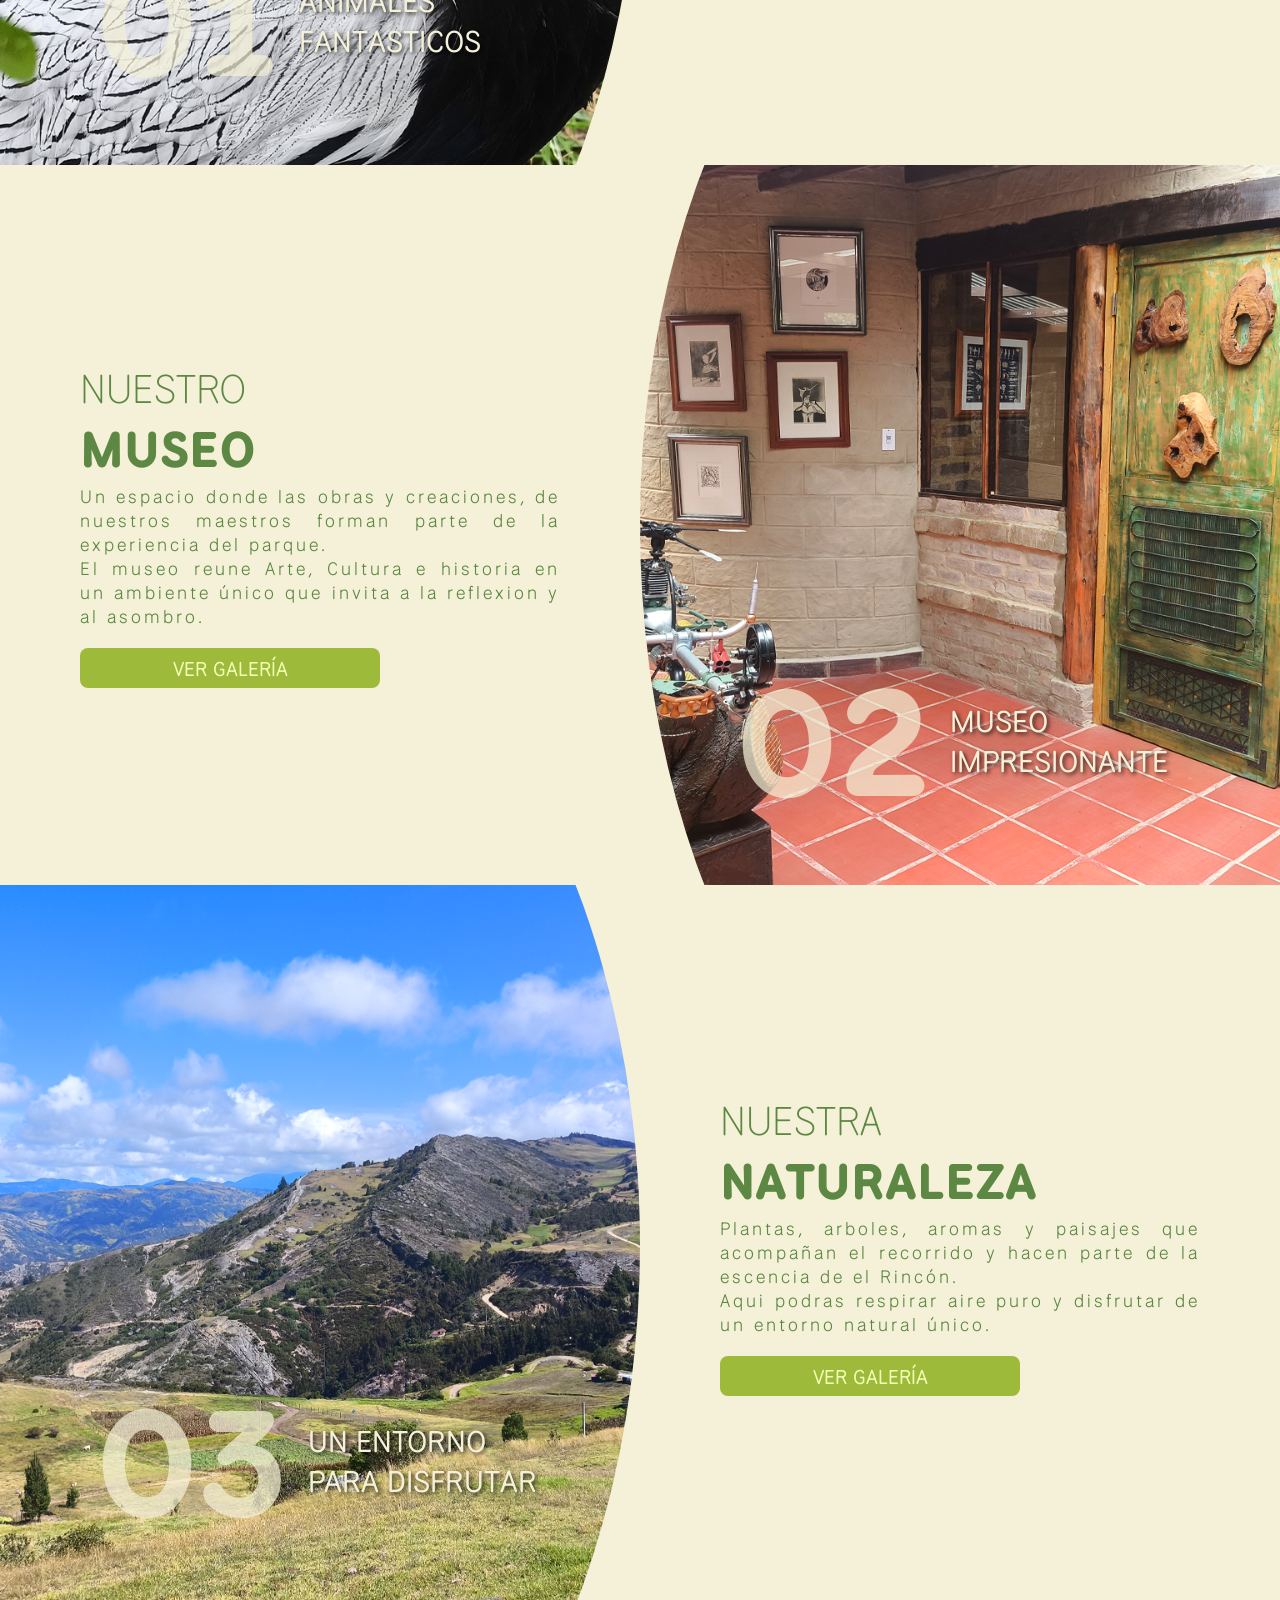
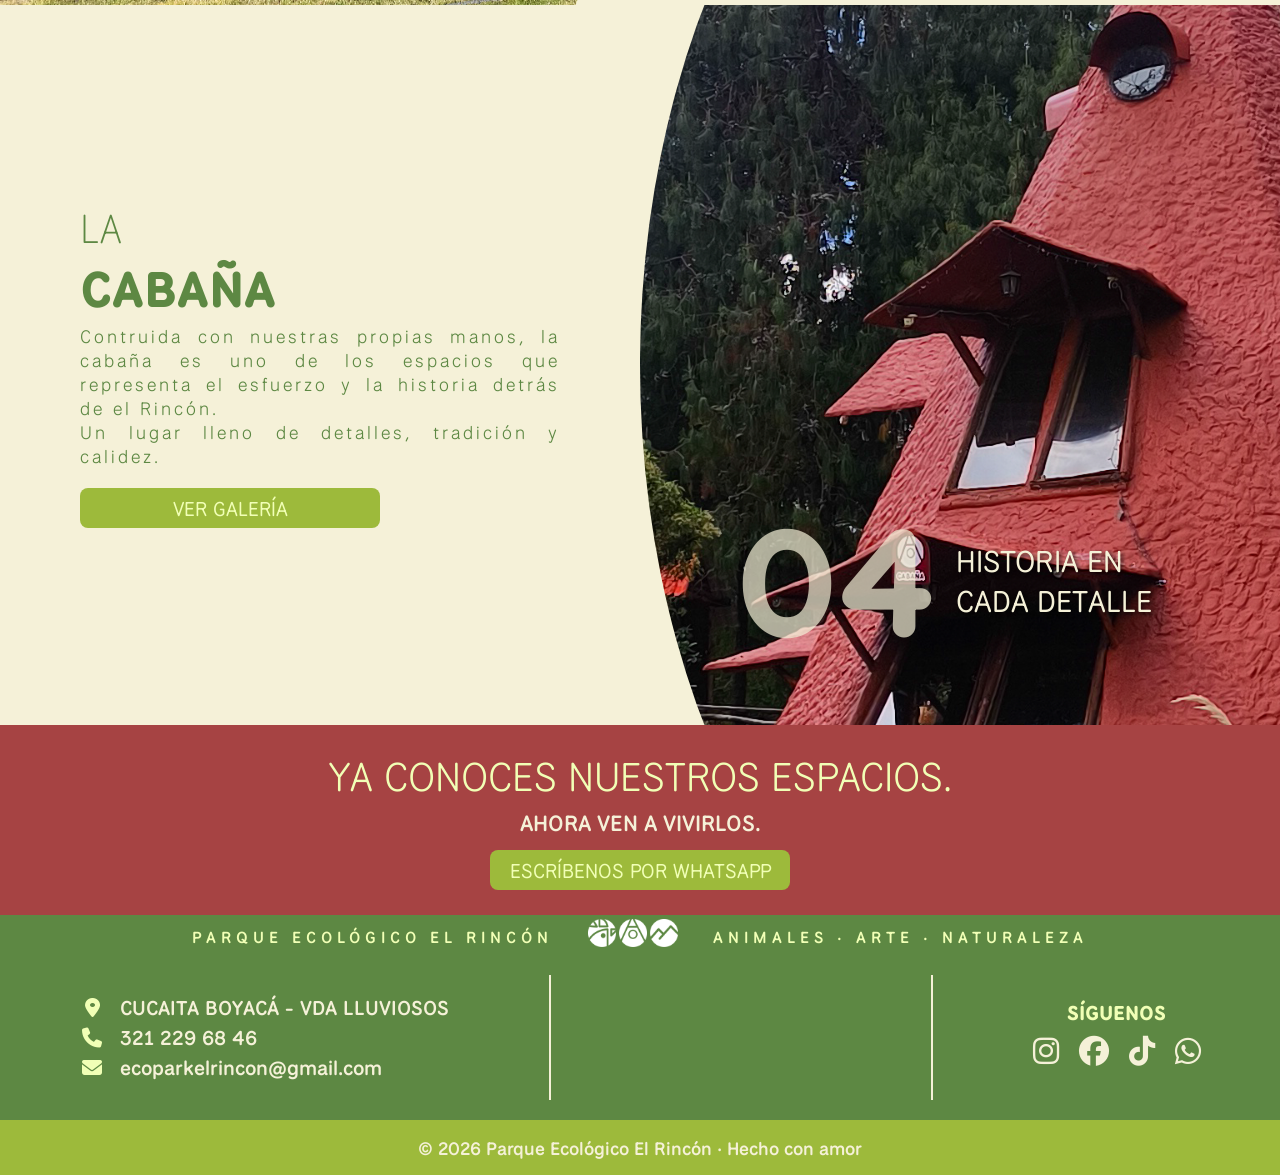
==== commit c0b41894: "Integracion Favicon y cambio tamaño de texto contacto" ====
--- a/Atracciones.html
+++ b/Atracciones.html
@@ -13,6 +13,7 @@
 <link rel="stylesheet" href="css/Header.css">
 <link rel="stylesheet" href="css/Footer.css">
 <link rel="stylesheet" href="css/Menu_Flotante.css">
+<link rel="icon" type="image/png" href="Assets/png/Favicon.png">
 </head>
 <body>
          <!-- ==================== HEADER ==================== -->
--- a/css/Footer.css
+++ b/css/Footer.css
@@ -121,6 +121,7 @@
     justify-content: center;
     align-items: center;
     transition: transform 0.3s ease;
+    text-decoration: none;
 
 }
 .Footer_Media_Icon i{
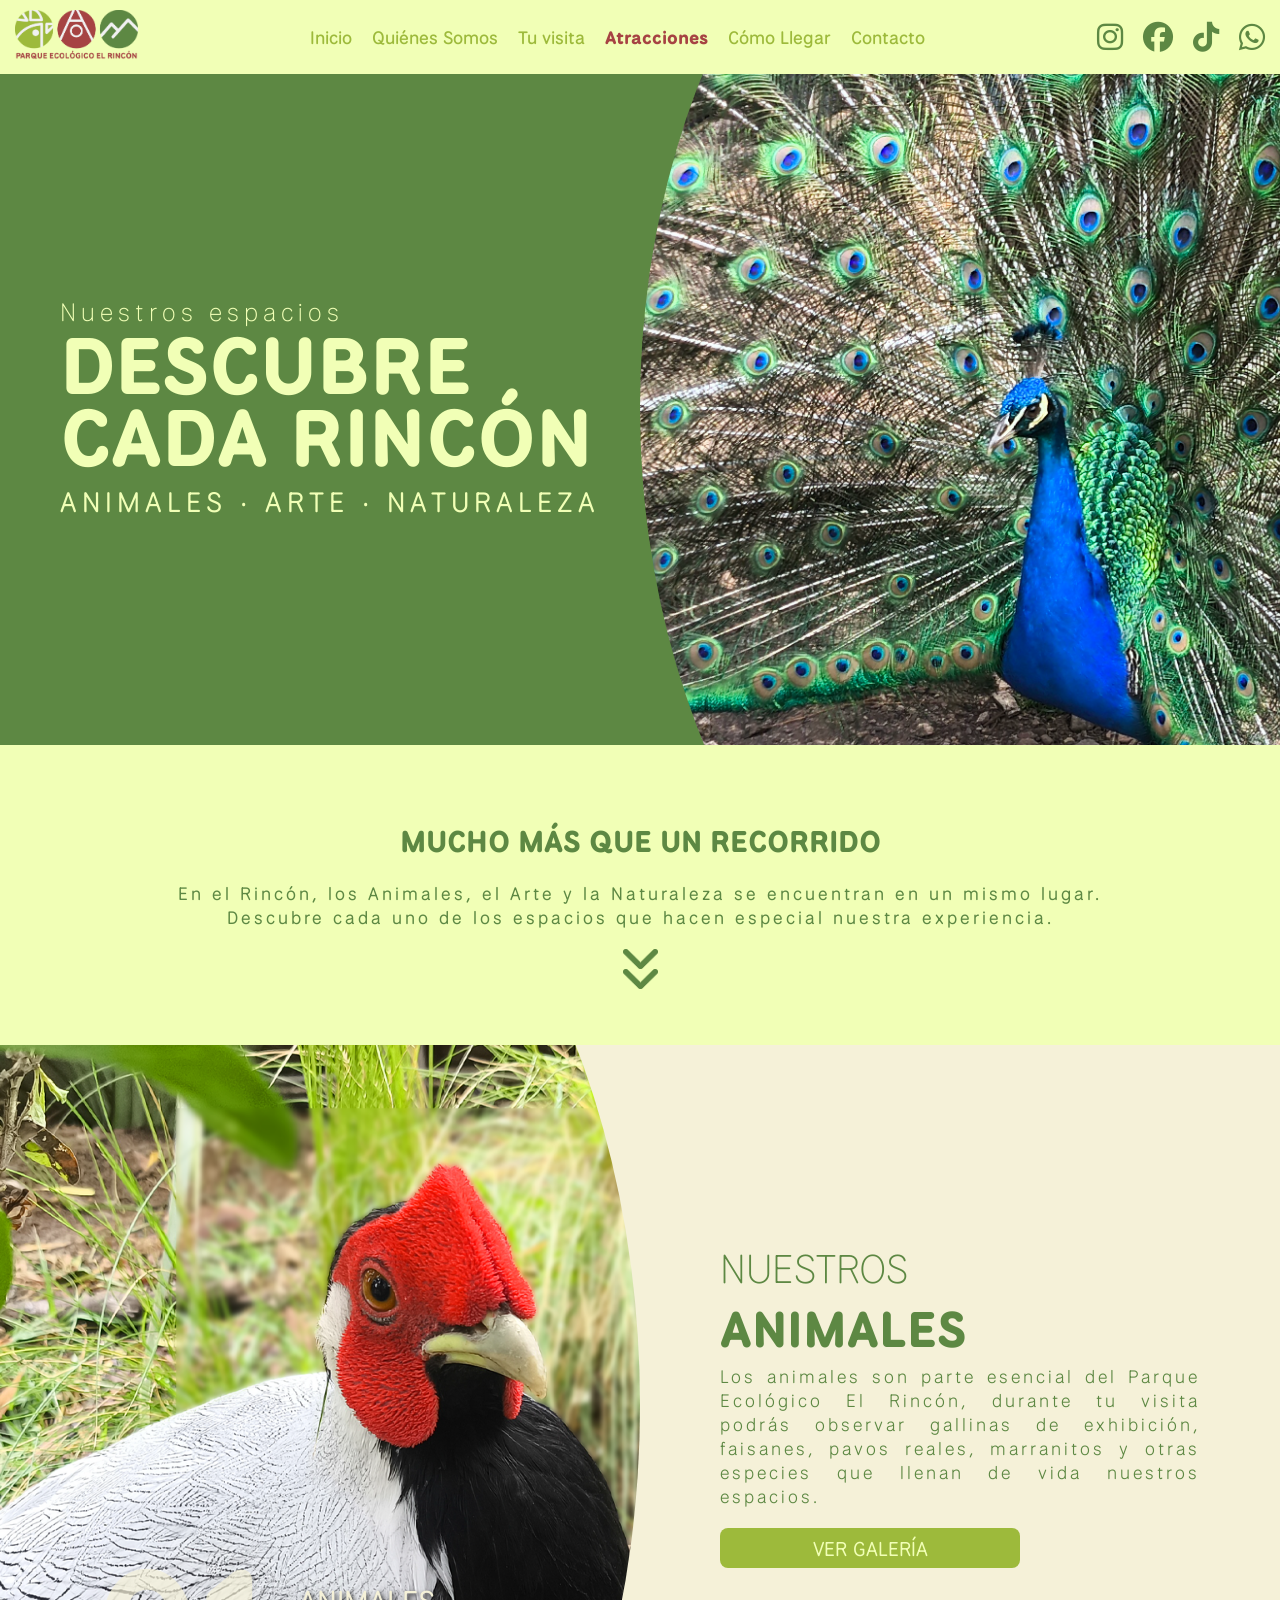
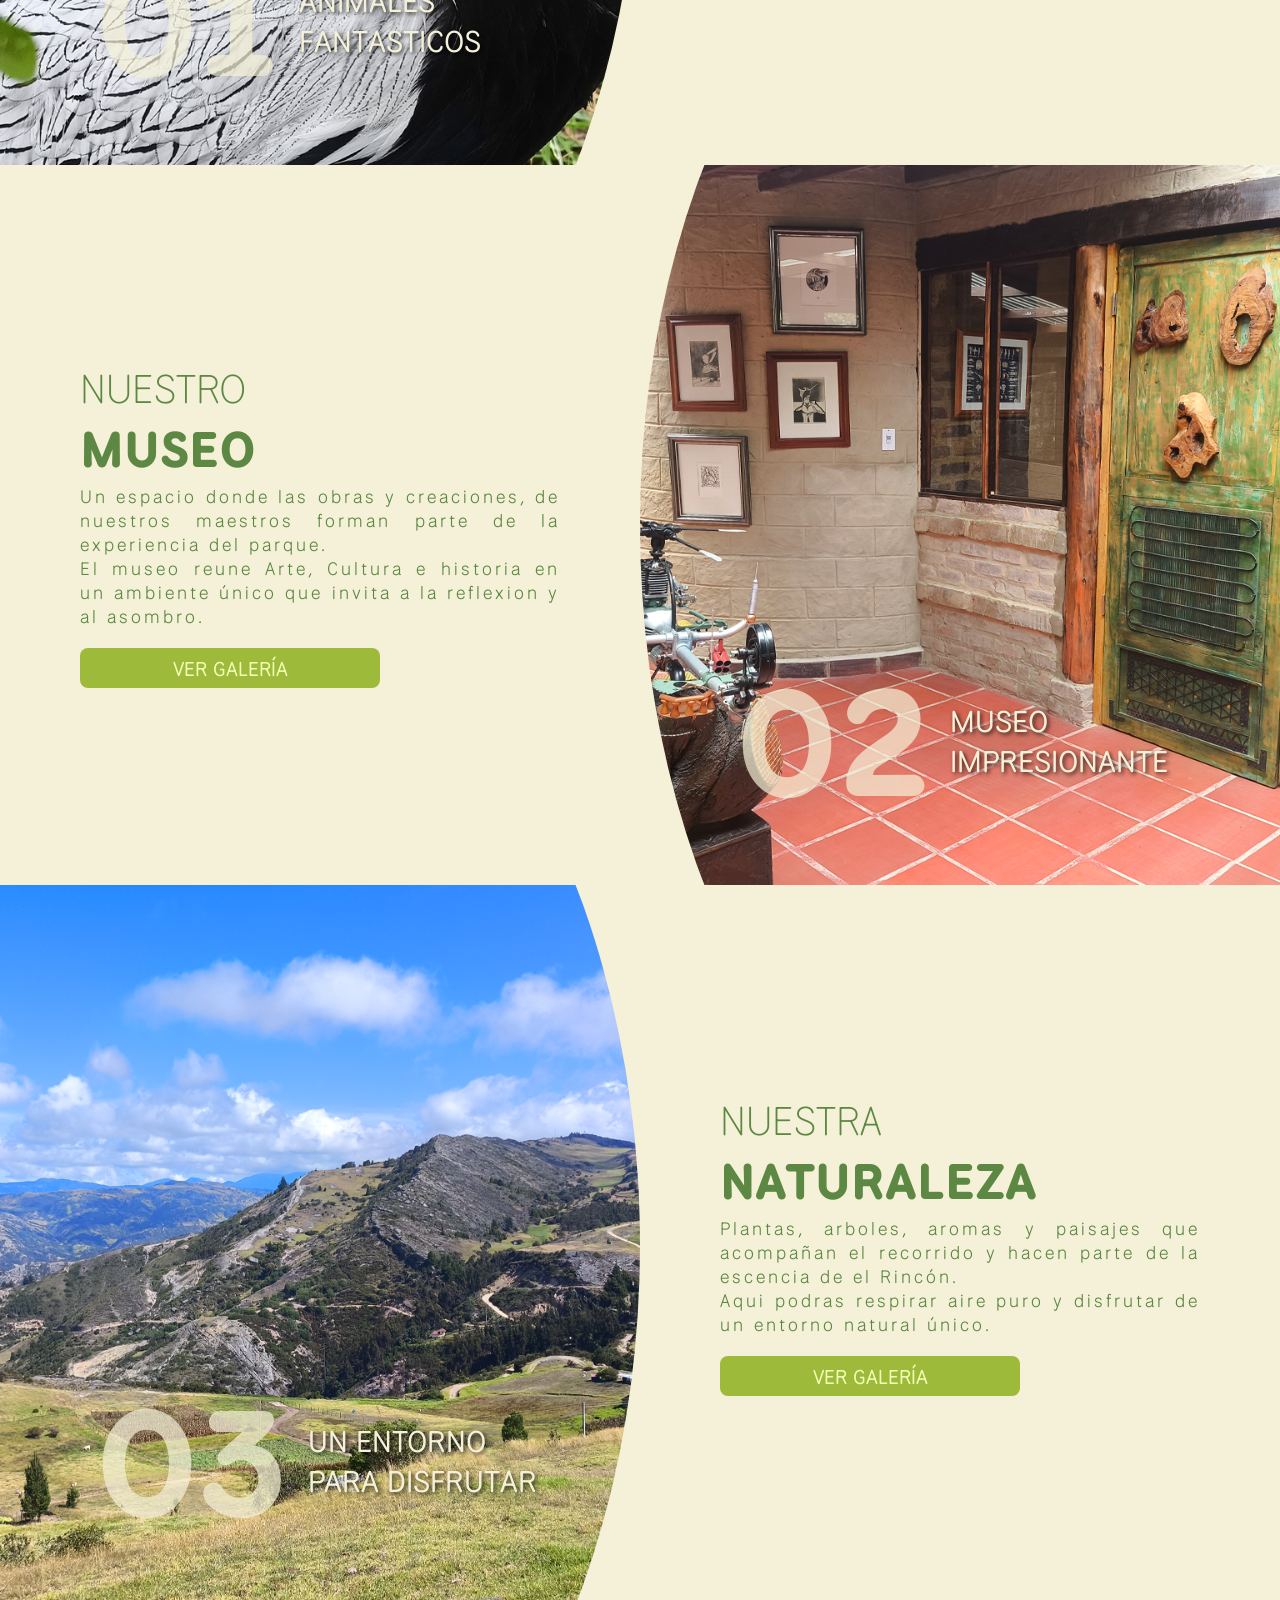
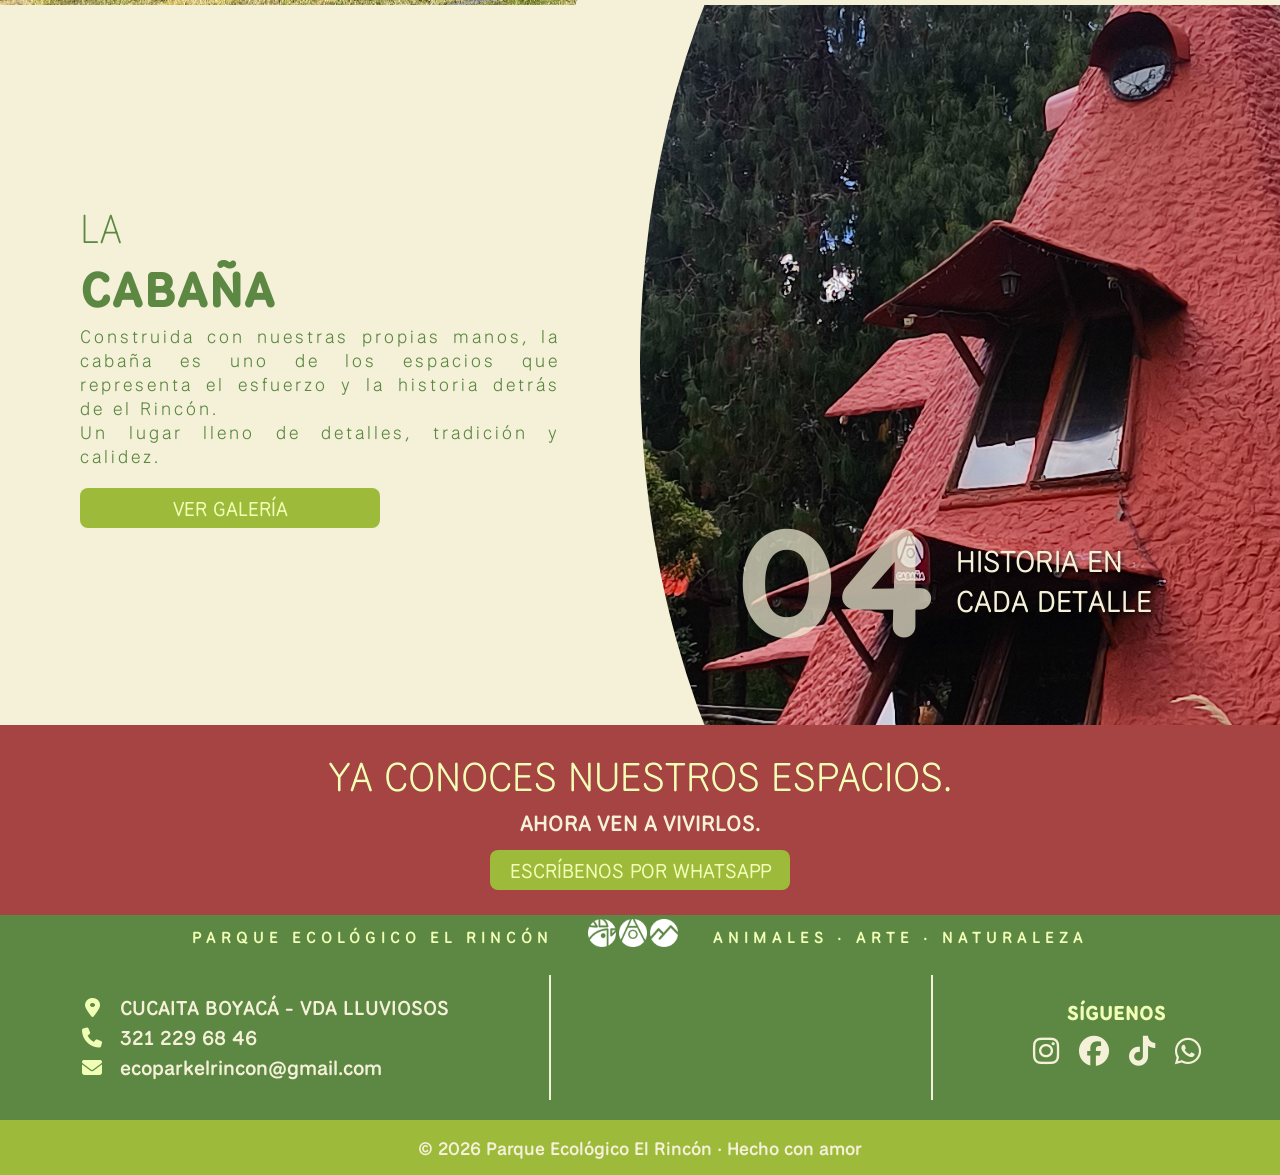
==== commit e90adbc8: "Revisión dinal escritorio ok, tablet ok, celular ok" ====
--- a/Atracciones.html
+++ b/Atracciones.html
@@ -109,7 +109,7 @@
         <h2>LA</h2>
         <h3>CABAÑA</h3>
 
-        <p>Contruida con nuestras propias manos, la cabaña es uno de los espacios que representa el esfuerzo y la historia detrás de el Rincón.
+        <p>Construida con nuestras propias manos, la cabaña es uno de los espacios que representa el esfuerzo y la historia detrás de el Rincón.
             <br>Un lugar lleno de detalles, tradición y calidez. </p>
 
         <button class="Boton_Galeria" data-galeria="Cabana">VER GALERÍA</button>
--- a/css/Atracciones.css
+++ b/css/Atracciones.css
@@ -237,80 +237,114 @@
     color: #5d8843;
     background-color: #ffd500;
 }
-.Lightbox{
+.Lightbox {
     position: fixed;
     top: 50%;
     left: 50%;
     transform: translate(-50%, -50%);
-    width: 75vw;
-    height: 75vh;
-    background-color: rgba(93, 136, 67, 0.90);
+    width: 65vw;
+    height: 85vh;
+    background-color: rgba(93, 136, 67, 0.95);
     z-index: 2000;
     display: none;
     border-radius: 40px;
     box-shadow: 2px 2px 8px rgba(0, 0, 0, 0.2);
 }
-.Lightbox.abierto{
-    display: flex;
-}
-.Lightbox_Informacion{
+
+.Lightbox.abierto {
+    display: flex;
+}
+
+
+/* =========================
+   INFORMACIÓN
+========================= */
+
+.Lightbox_Informacion {
     position: absolute;
-    left: 8%;
-    top: 50%;
-    transform: translateY(-50%);
-    width: 35%;
-    padding: 30px 35px;
-    border-right: 4px solid #f1ffb6;
+    left: 50%;
+    bottom: 7%;
+    transform: translateX(-50%);
+    width: 80%;
+    padding: 0;
+    border-right: none;
+    text-align: center;
     z-index: 2;
 }
-.Lightbox_Informacion h2{
+
+.Lightbox_Informacion h2 {
     color: #f5f1d8;
     font-family: "National Park";
-    font-size: 40px;
+    font-size: 28px;
     font-weight: 200;
-    margin: 0;
-}
-.Lightbox_Informacion h3{
+    line-height: 1;
+    margin: 0 0 5px;
+}
+
+.Lightbox_Informacion h3 {
     color: #f5f1d8;
     font-family: "National Park";
-    font-size: 45px;
+    font-size: 42px;
     font-weight: 800;
-    margin: 0 0 25px 0;
-}
-.Lightbox_Informacion p{
+    line-height: 1;
+    margin: 0 0 15px;
+}
+
+.Lightbox_Informacion p {
     color: #f1ffb6;
     font-family: "National Park";
-    font-size: 20px;
+    font-size: 18px;
     font-weight: 200;
-    line-height: 1.4;
-    margin: 0;
-     
-}
-.Lightbox_Imagen{
+    line-height: 1.3;
+    margin: 0;
+}
+
+
+/* =========================
+   IMAGEN
+========================= */
+
+.Lightbox_Imagen {
     position: absolute;
-    top: 50%;
-    right: 10%;
-    transform: translateY(-50%);
-    max-width: 45%;
-    max-height: 80%;
+    top: 7%;
+    left: 50%;
+    right: auto;
+    transform: translateX(-50%);
+    width: 80%;
+    max-width: 80%;
+    height: 55%;
+    max-height: 55%;
     object-fit: contain;
-    border-radius: 40px;
+    border-radius: 30px;
     z-index: 3;
 }
 
-.Lightbox_Contador{
+
+/* =========================
+   CONTADOR
+========================= */
+
+.Lightbox_Contador {
     position: absolute;
-    bottom: 5%;
-    right: 30%;
+    bottom: 2%;
+    left: 50%;
+    transform: translateX(-50%);
     color: #f1ffb6;
     font-family: "National Park";
-    font-size: 16px;
+    font-size: 18px;
     font-weight: 400;
     margin: 0;
-}
-.Lightbox_Cerrar{
+    z-index: 4;
+}
+
+
+/* =========================
+   BOTÓN CERRAR
+========================= */
+
+.Lightbox_Cerrar {
     position: absolute;
-    top: 20px;
+    top: 25px;
     right: 25px;
     width: 45px;
     height: 45px;
@@ -323,30 +357,16 @@
     cursor: pointer;
     z-index: 5;
 }
-.Lightbox_Anterior{
+
+
+/* =========================
+   FLECHA ANTERIOR
+========================= */
+
+.Lightbox_Anterior {
     position: absolute;
-    left: 7%;
-    top: 50%;
-    transform: translate(-50%, -50%);
-    width: 40px;
-    height: 40px;
-    border: none;
-    border-radius: 8px;
-    background-color: #9dba3b;
-    color: #f1ffb6;
-    font-family: "National Park";
-    font-size: 30px;
-    font-weight: 400;
-    cursor: pointer;
-    z-index: 5;
-    display: flex;
-    align-items: center;
-    justify-content: center;
-}
-.Lightbox_Siguiente{
-    position: absolute;
-    right: 5%;
-    top: 50%;
+    left: 3%;
+    top: 40%;
     transform: translateY(-50%);
     width: 40px;
     height: 40px;
@@ -356,27 +376,58 @@
     color: #f1ffb6;
     font-family: "National Park";
     font-size: 30px;
+    font-weight: 400;
     cursor: pointer;
     z-index: 5;
-}
-.Lightbox_Siguiente:hover{
+    display: flex;
+    align-items: center;
+    justify-content: center;
+}
+
+
+/* =========================
+   FLECHA SIGUIENTE
+========================= */
+
+.Lightbox_Siguiente {
+    position: absolute;
+    right: 3%;
+    top: 40%;
+    transform: translateY(-50%);
+    width: 40px;
+    height: 40px;
+    border: none;
+    border-radius: 8px;
+    background-color: #9dba3b;
+    color: #f1ffb6;
+    font-family: "National Park";
+    font-size: 30px;
+    cursor: pointer;
+    z-index: 5;
+}
+
+
+/* =========================
+   HOVER
+========================= */
+
+.Lightbox_Siguiente:hover {
     transform: translateY(-50%) scale(1.1);
     background-color: #ffd500;
     color: #5d8843;
 }
-.Lightbox_Anterior:hover{
-    transform: translate(-50%, -50%) scale(1.1);
-
+
+.Lightbox_Anterior:hover {
+    transform: translateY(-50%) scale(1.1);
     background-color: #ffd500;
     color: #5d8843;
 }
-.Lightbox_Cerrar:hover{
+
+.Lightbox_Cerrar:hover {
     transform: scale(1.1);
     background-color: #ffd500;
     color: #5d8843;
-}
-
-/* =========================
+}/* =========================
    Empieza version celular
 ========================= */
 
@@ -909,21 +960,301 @@
 /* =========================
    FIN/ATRACCIONES - CABAÑA
 ========================= */
-
-
-
-
-
-
-
-
-
-
-}
-
-
- 
- 
- 
- 
- 
+}
+/* =========================
+   INICA /TABLET 
+========================= */
+
+@media (min-width: 769px) and (max-width: 1024px) {
+
+    .Hero_Atracciones {
+        height: 50vh;
+        width: 100%;
+        margin-top: 80px;
+        position: relative;
+        overflow: hidden;
+        display: flex;
+        flex-direction: column;
+    }
+
+    .Hero_Atracciones_Container {
+        width: 100%;
+        height: 100%;
+        padding: 0 30px;
+        display: flex;
+        flex-direction: column;
+        align-items: center;
+        justify-content: center;
+        text-align: center;
+        position: relative;
+        z-index: 2;
+    }
+
+    .Hero_Atracciones_Container h2 {
+        font-size: 23px;
+        letter-spacing: 4px;
+        margin: 0 0 8px;
+        font-weight: 400;
+        text-shadow: 2px 2px 6px rgb(0, 0, 0.9);
+    }
+
+    .Hero_Atracciones_Container h1 {
+        font-size: 38px;
+        line-height: 0.9;
+        margin-bottom: 12px;
+        color: #ffd500;
+        text-shadow: 2px 2px 6px rgb(0, 0, 0.9);
+    }
+
+    .Hero_Atracciones_Container p {
+        font-size: 20px;
+        letter-spacing: 4px;
+        line-height: 1.2;
+        font-weight: 400;
+        text-shadow: 2px 2px 6px rgb(0, 0, 0.9);
+    }
+
+    .Hero_Imagen {
+        position: absolute;
+        width: 100%;
+        height: 100%;
+        right: 0;
+        top: 0;
+        background-size: cover;
+        background-position: center center;
+        z-index: 1;
+        clip-path: none;
+    }
+
+     .Atracciones_Intro_Container {
+        height: 300px;
+        padding: 0 40px;
+        box-sizing: border-box;
+    }
+
+    .Atracciones_Intro_Container h2 {
+        font-size: 34px;
+        margin-bottom: 18px;
+        margin-top: 10px;
+    }
+
+    .Atracciones_Intro_Container p {
+        width: 80%;
+        font-size: 20px;
+        line-height: 1.4;
+        margin-bottom: 20px;
+    }
+
+    .Atracciones_Intro_Container img {
+        width: 38px;
+    }
+
+     /* =========================
+       ATRACCIONES - TABLET
+    ========================= */
+
+    .Atraciones_Parque {
+        width: 100%;
+        height: auto;
+        min-height: 0;
+        display: flex;
+        flex-direction: column;
+    }
+
+    .Atraciones_Parque_Imagen {
+        width: 100%;
+        height: 300px;
+        flex-shrink: 0;
+        clip-path: none;
+        background-position: center;
+    }
+    .Atraccion_Invertida .Atraciones_Parque_Imagen {
+    clip-path: none !important;
+}
+
+
+    .Atraciones_Parque_Texto {
+        left: 35px;
+        top: auto;
+        bottom: 25px;
+        transform: none;
+        display: flex;
+        align-items: center;
+        gap: 18px;
+    }
+
+    .Atraciones_Parque_Texto h2 {
+        font-size: 150px;
+        line-height: 0.8;
+    }
+
+    .Atraciones_Parque_Texto p {
+        font-size: 30px;
+        font-weight: 400;
+        line-height: 1.15;
+        text-shadow: 2px 2px 4px rgba(0, 0, 0, 0.8);
+    }
+
+    .Atraciones_Parque_Contenido {
+        width: 100%;
+        height: auto;
+        min-height: 330px;
+        padding: 50px 70px;
+        box-sizing: border-box;
+        display: flex;
+        flex-direction: column;
+        justify-content: center;
+        align-items: center;
+        text-align: center;
+    }
+
+    .Atraciones_Parque_Contenido h2 {
+        width: auto;
+        font-size: 30px;
+        line-height: 1;
+        margin: 0;
+    }
+
+    .Atraciones_Parque_Contenido h3 {
+        font-size: 42px;
+        line-height: 1;
+        margin: 0 0 18px;
+    }
+
+    .Atraciones_Parque_Contenido p {
+        max-width: 750px;
+        font-size: 18px;
+        line-height: 1.4;
+        letter-spacing: 1.5px;
+        text-align: justify;
+        margin: 0 0 25px;
+    }
+
+     .Atraciones_Parque_Contenido button {
+    width: 300px;
+    max-width: 80%;
+    height: 48px;
+    font-size: 22px;
+}
+
+/* =========================
+   LIGHTBOX - TABLET
+========================= */
+    .Lightbox {
+        width: 100vw;
+        height: 100vh;
+        top: 0%;
+        left: 0;
+        transform: none;
+        border-radius: 0;
+        position: fixed;
+        display: none;
+        flex-direction: column;
+        align-items: center;
+        background-color: #5d8843;
+    }
+
+    .Lightbox.abierto {
+        display: flex;
+    }
+
+    /* IMAGEN */
+
+    .Lightbox_Imagen {
+        position: absolute;
+        top: 18%;
+        left: 50%;
+        right: auto;
+        transform: translateX(-50%);
+        width: 100%;
+        max-width: 680px;
+        height: auto;
+        max-height: 50%;
+        object-fit: contain;
+        border-radius: 25px;
+        z-index: 3;
+    }
+
+    /* INFORMACIÓN */
+
+    .Lightbox_Informacion {
+    position: absolute;
+    left: 0;
+    top: 60%;
+    bottom: auto;
+    transform: none;
+    width: 100%;
+    padding: 20px 15%;
+    border-right: none;
+    border-top: 3px solid #f1ffb6;
+    box-sizing: border-box;
+    text-align: center;
+    z-index: 2;
+    
+}
+
+    .Lightbox_Informacion h2 {
+        font-size: 32px;
+        margin: 0;
+    }
+
+    .Lightbox_Informacion h3 {
+        font-size: 40px;
+        margin: 0 0 15px;
+    }
+
+    .Lightbox_Informacion p {
+        font-size: 22px;
+        line-height: 1.4;
+        margin: 0;
+    }
+
+    /* FLECHA ANTERIOR */
+
+    .Lightbox_Anterior {
+        position: absolute;
+        left: 30%;
+        top: 53%;
+        transform: translateY(-50%);
+        width: 42px;
+        height: 42px;
+        z-index: 5;
+    }
+
+    /* FLECHA SIGUIENTE */
+
+    .Lightbox_Siguiente {
+        position: absolute;
+        right: 30%;
+        top: 53%;
+        transform: translateY(-50%);
+        width: 42px;
+        height: 42px;
+        z-index: 5;
+    }
+
+    /* CONTADOR */
+
+    .Lightbox_Contador {
+    position: absolute;
+    bottom: 12%;
+    left: 50%;
+    right: 0;
+    text-align: center;
+    font-size: 15px;
+    z-index: 5;
+    }
+
+    /* CERRAR */
+
+    .Lightbox_Cerrar {
+        position: absolute;
+        top: 150px;
+        right: 120px;
+        width: 42px;
+        height: 42px;
+        font-size: 28px;
+        z-index: 6;
+    }
+    }
+  
--- a/css/CTA.css
+++ b/css/CTA.css
@@ -97,4 +97,40 @@
         border-radius: 7px;
     }
 
+}
+
+/* ========================================
+   CTA - TABLET
+======================================== */
+
+@media (min-width: 769px) and (max-width: 1024px) {
+
+    .CTA_Section {
+        height: 180px;
+    }
+
+    .CTA_Container {
+        padding: 0 30px;
+    }
+
+    .CTA_Titulo {
+        font-size: 34px;
+        margin: 0 0 7px;
+    }
+
+    .CTA_Texto {
+        font-size: 22px;
+        margin: 0 0 14px;
+    }
+
+    .CTA_Boton {
+        width: 280px;
+        height: 40px;
+        font-size: 18px;
+        border-radius: 7px;
+    }
+
+    .CTA_Boton:hover {
+        font-size: 18px;
+    }
 }
--- a/css/Header.css
+++ b/css/Header.css
@@ -174,4 +174,98 @@
 /* =========================
    FIN/HEADER CELULAR
 ========================= */
+}
+/* =========================
+  INICIO/HEADER Tablet
+========================= */
+
+@media (min-width: 769px) and (max-width: 1024px) {
+
+    .Header_Container {
+        position: relative;
+        justify-content: center;
+        padding: 10px 15px;
+    }
+
+    .Logo_Header img {
+        height: 80px;
+        padding-left: 0;
+    }
+
+    /* BOTÓN HAMBURGUESA */
+
+    .Menu_Hamburguesa {
+        display: flex;
+        align-items: center;
+        justify-content: center;
+        position: absolute;
+        right: 20px;
+        top: 50%;
+        transform: translateY(-50%);
+        width: 45px;
+        height: 45px;
+        padding: 0;
+        border: none;
+        background: none;
+        color: #5d8843;
+        font-size: 28px;
+        cursor: pointer;
+    }
+
+    /* MENÚ TABLET */
+
+    .menu ul {
+        display: none;
+        position: fixed;
+        top: 80px;
+        left: 0;
+        width: 100%;
+        height: calc(100vh - 80px);
+        padding: 40px 30px;
+        flex-direction: column;
+        justify-content: center;
+        align-items: center;
+        gap: 5px;
+        background-color: rgb(241, 255, 182, 90%);
+        overflow-y: auto;
+    }
+
+    .menu ul.menu-abierto {
+        display: flex;
+    }
+
+    .menu li {
+        list-style: none;
+        border-top: 2px solid #9dba3b;
+        border-bottom: 2px solid #9dba3b;
+        width: 65%;
+    }
+
+    .menu a {
+        display: block;
+        font-size: 28px;
+        font-weight: 200;
+        text-align: center;
+        color: #5d8843;
+        text-decoration: none;
+    }
+
+    .menu a:hover {
+        font-size: 28px;
+        font-weight: 800;
+        text-align: center;
+        color: #a64343;
+    }
+
+    .menu a.pagina-activa {
+        font-weight: 800;
+    }
+
+    .Contacto_Menu {
+        display: none;
+    }
+
+    .Social_Media {
+        display: none;
+    }
 }
--- a/css/Footer.css
+++ b/css/Footer.css
@@ -288,3 +288,120 @@
 /* =========================
    FIN/FOOTER celular
 ========================= */
+
+/* =========================
+   FOOTER - TABLET
+========================= */
+
+@media (min-width: 769px) and (max-width: 1024px) {
+
+    .Footer_Logo {
+        height: auto;
+        min-height: 110px;
+        padding: 18px 30px;
+        flex-direction: column;
+        gap: 10px;
+        text-align: center;
+    }
+
+    .Footer_Logo h2 {
+        display: none;
+    }
+
+    .Footer_Logo img {
+        height: 45px;
+    }
+
+    .Footer_Logo p {
+        font-size: 14px;
+        font-weight: 400;
+        letter-spacing: 3px;
+        margin: 0;
+    }
+
+    /* INFORMACIÓN */
+
+    .Footer_Info {
+        height: auto;
+        padding: 30px 40px;
+        flex-direction: column;
+        align-items: center;
+        gap: 20px;
+    }
+
+    .Footer_Info_Data {
+        height: auto;
+        width: 100%;
+        align-items: center;
+        gap: 20px;
+    }
+
+    .Contacto_Item {
+        flex-direction: column;
+        align-items: center;
+        justify-content: center;
+        gap: 8px;
+        width: 100%;
+        padding: 10px 20px;
+    }
+
+    .Contacto_Item i {
+        font-size: 20px;
+    }
+
+    .Contacto_Item p {
+        font-size: 18px;
+        font-weight: 400;
+        text-align: center;
+    }
+
+    /* MAPA */
+
+    .Footer_Maps {
+        display: none;
+    }
+
+    /* REDES */
+
+    .Footer_Media {
+        height: auto;
+        width: 100%;
+    }
+
+    .Footer_Media h2 {
+        font-size: 17px;
+        margin-bottom: 5px;
+    }
+
+    .Footer_Media_Icon {
+        gap: 22px;
+        height: 55px;
+    }
+
+    .Footer_Media_Icon i {
+        font-size: 32px;
+    }
+
+    .Footer_Media_Icon a {
+        width: 48px;
+        height: 48px;
+        display: flex;
+        align-items: center;
+        justify-content: center;
+        text-decoration: none;
+    }
+
+    /* CIERRE */
+
+    .Footer_Cierre {
+        height: auto;
+        min-height: 50px;
+        padding: 12px 20px;
+        text-align: center;
+    }
+
+    .Footer_Cierre p {
+        font-size: 14px;
+        line-height: 1.4;
+    }
+}
--- a/css/Menu_Flotante.css
+++ b/css/Menu_Flotante.css
@@ -130,4 +130,127 @@
         color: #ffffff;
     }
 
+}
+
+/* =========================
+   MENÚ FLOTANTE - TABLET
+========================= */
+
+@media (min-width: 769px) and (max-width: 1024px) {
+
+    .Contacto_Flotante {
+        position: fixed;
+        right: 40px;
+        bottom: 40px;
+        z-index: 900;
+        display: flex;
+        flex-direction: column-reverse;
+        align-items: center;
+        gap: 14px;
+    }
+
+    /* BOTÓN PRINCIPAL */
+
+    .Contacto_Flotante_Boton {
+        width: 60px;
+        height: 60px;
+        border: none;
+        border-radius: 50%;
+        background-color: #a64343;
+        color: #f1ffb6;
+        font-size: 27px;
+        display: flex;
+        align-items: center;
+        justify-content: center;
+        cursor: pointer;
+        box-shadow: 0 3px 10px rgba(0, 0, 0, 0.25);
+        transition: transform 0.3s ease, background-color 0.3s ease;
+    }
+
+    .Contacto_Flotante_Boton:hover {
+        transform: scale(1.1);
+        background-color: #5d8843;
+    }
+
+    /* OPCIONES */
+
+    .Contacto_Flotante_Opciones {
+        display: none;
+        flex-direction: column;
+        align-items: center;
+        gap: 14px;
+    }
+
+    .Contacto_Flotante_Opciones.abierto {
+        display: flex;
+    }
+
+    /* BOTONES DE LAS OPCIONES */
+
+    .Contacto_Flotante_Opciones a {
+        width: 55px;
+        height: 55px;
+        border-radius: 50%;
+        position: relative;
+        display: flex;
+        align-items: center;
+        justify-content: center;
+        text-decoration: none;
+        color: #f1ffb6;
+        background-color: #5d8843;
+        box-shadow: 0 3px 10px rgba(0, 0, 0, 0.20);
+        transition: transform 0.3s ease, background-color 0.3s ease;
+    }
+
+    .Contacto_Flotante_Opciones a:hover {
+        transform: scale(1.1);
+        background-color: #9dba3b;
+    }
+
+    .Contacto_Flotante_Opciones i {
+        font-size: 30px;
+    }
+
+    /* ETIQUETA CONTÁCTANOS */
+
+    .Contacto_Flotante_Boton::before {
+        content: "CONTÁCTANOS";
+        position: absolute;
+        right: 70px;
+        padding: 8px 12px;
+        background-color: #ffffff;
+        color: #5d8843;
+        font-family: "National Park";
+        font-size: 13px;
+        font-weight: 800;
+        border-radius: 5px;
+        white-space: nowrap;
+        box-shadow: 0 2px 8px rgba(0, 0, 0, 0.15);
+    }
+
+    /* COLORES DE LAS REDES */
+
+    .Flotante_Waze {
+        background-color: #33ccff !important;
+        color: #474f41 !important;
+    }
+
+    .Flotante_Waze:hover {
+        background-color: #2bbeee !important;
+    }
+
+    .Flotante_Instagram {
+        background: linear-gradient(45deg, #f9ce34, #ee2a7b, #6228d7) !important;
+        color: #ffffff;
+    }
+
+    .Flotante_Facebook {
+        background-color: #1877f2 !important;
+        color: #ffffff;
+    }
+
+    .Flotante_Tiktok {
+        background-color: #000000 !important;
+        color: #ffffff;
+    }
 }
